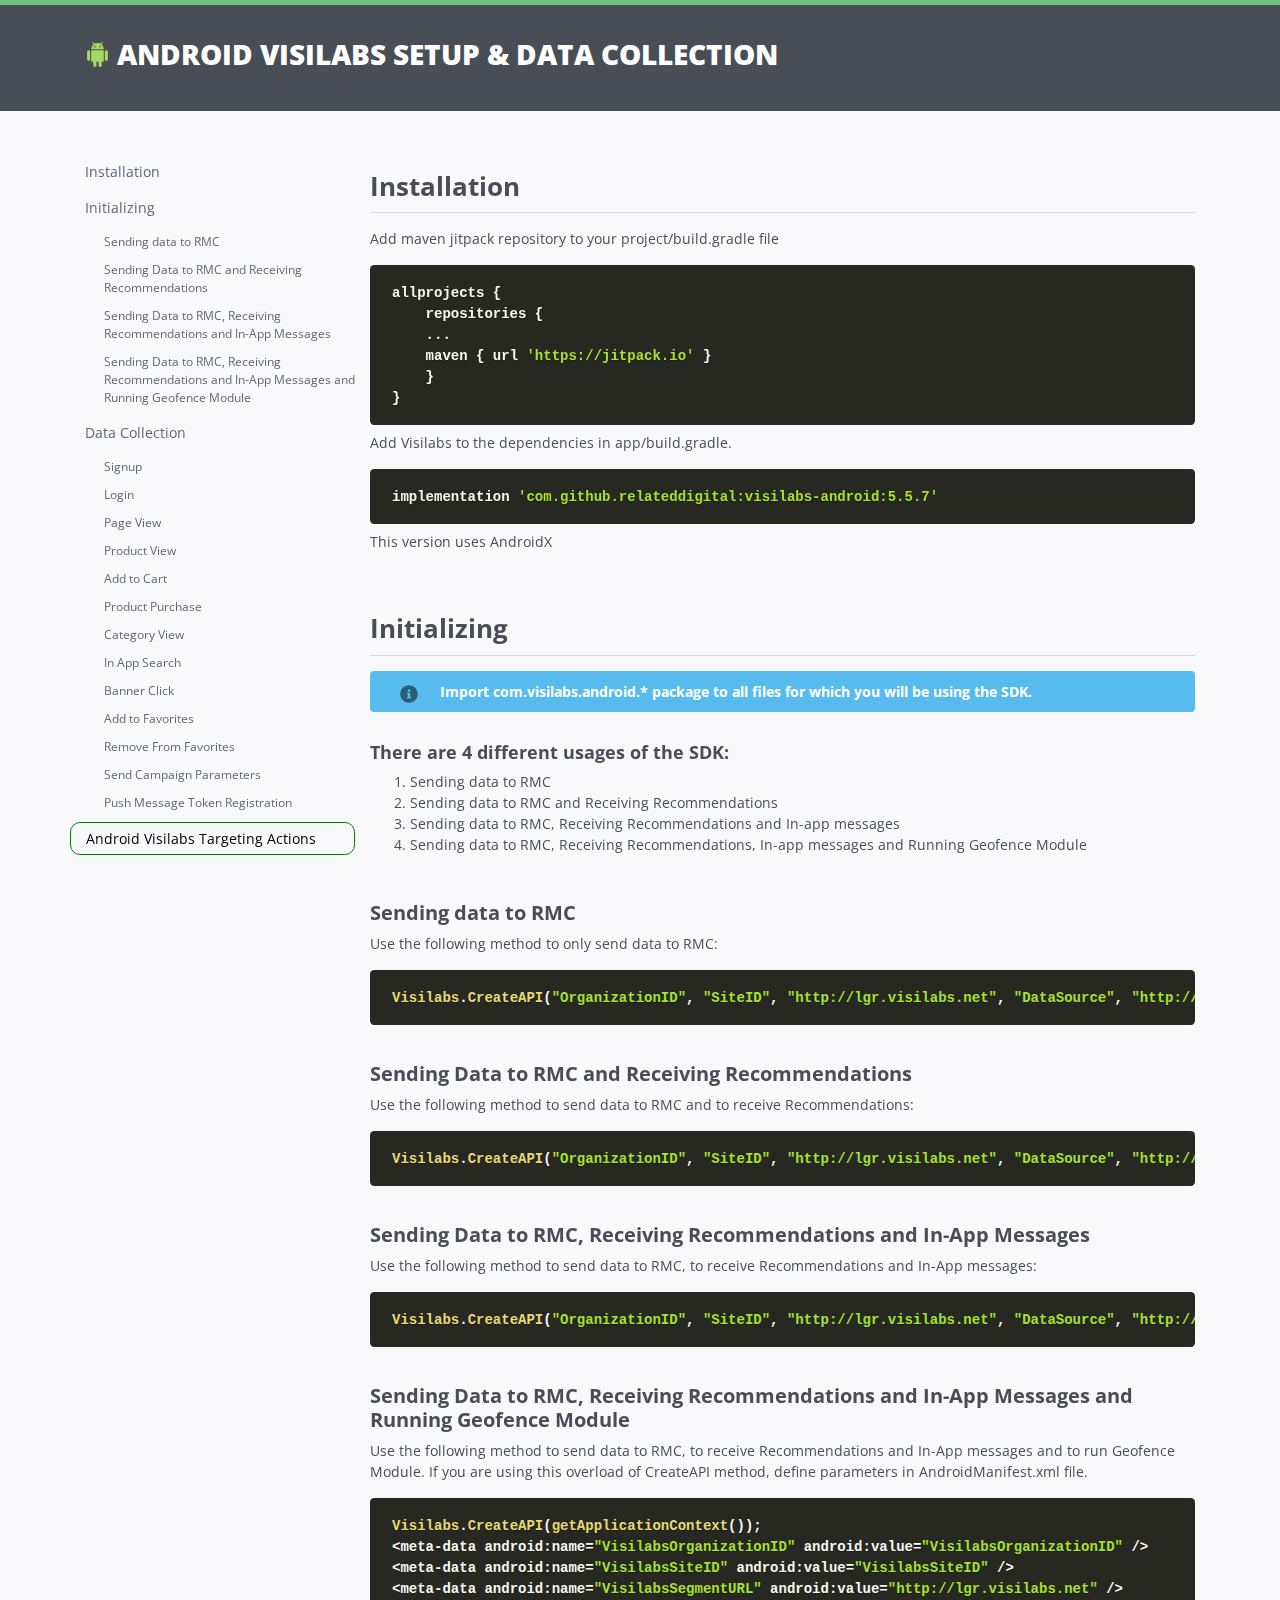
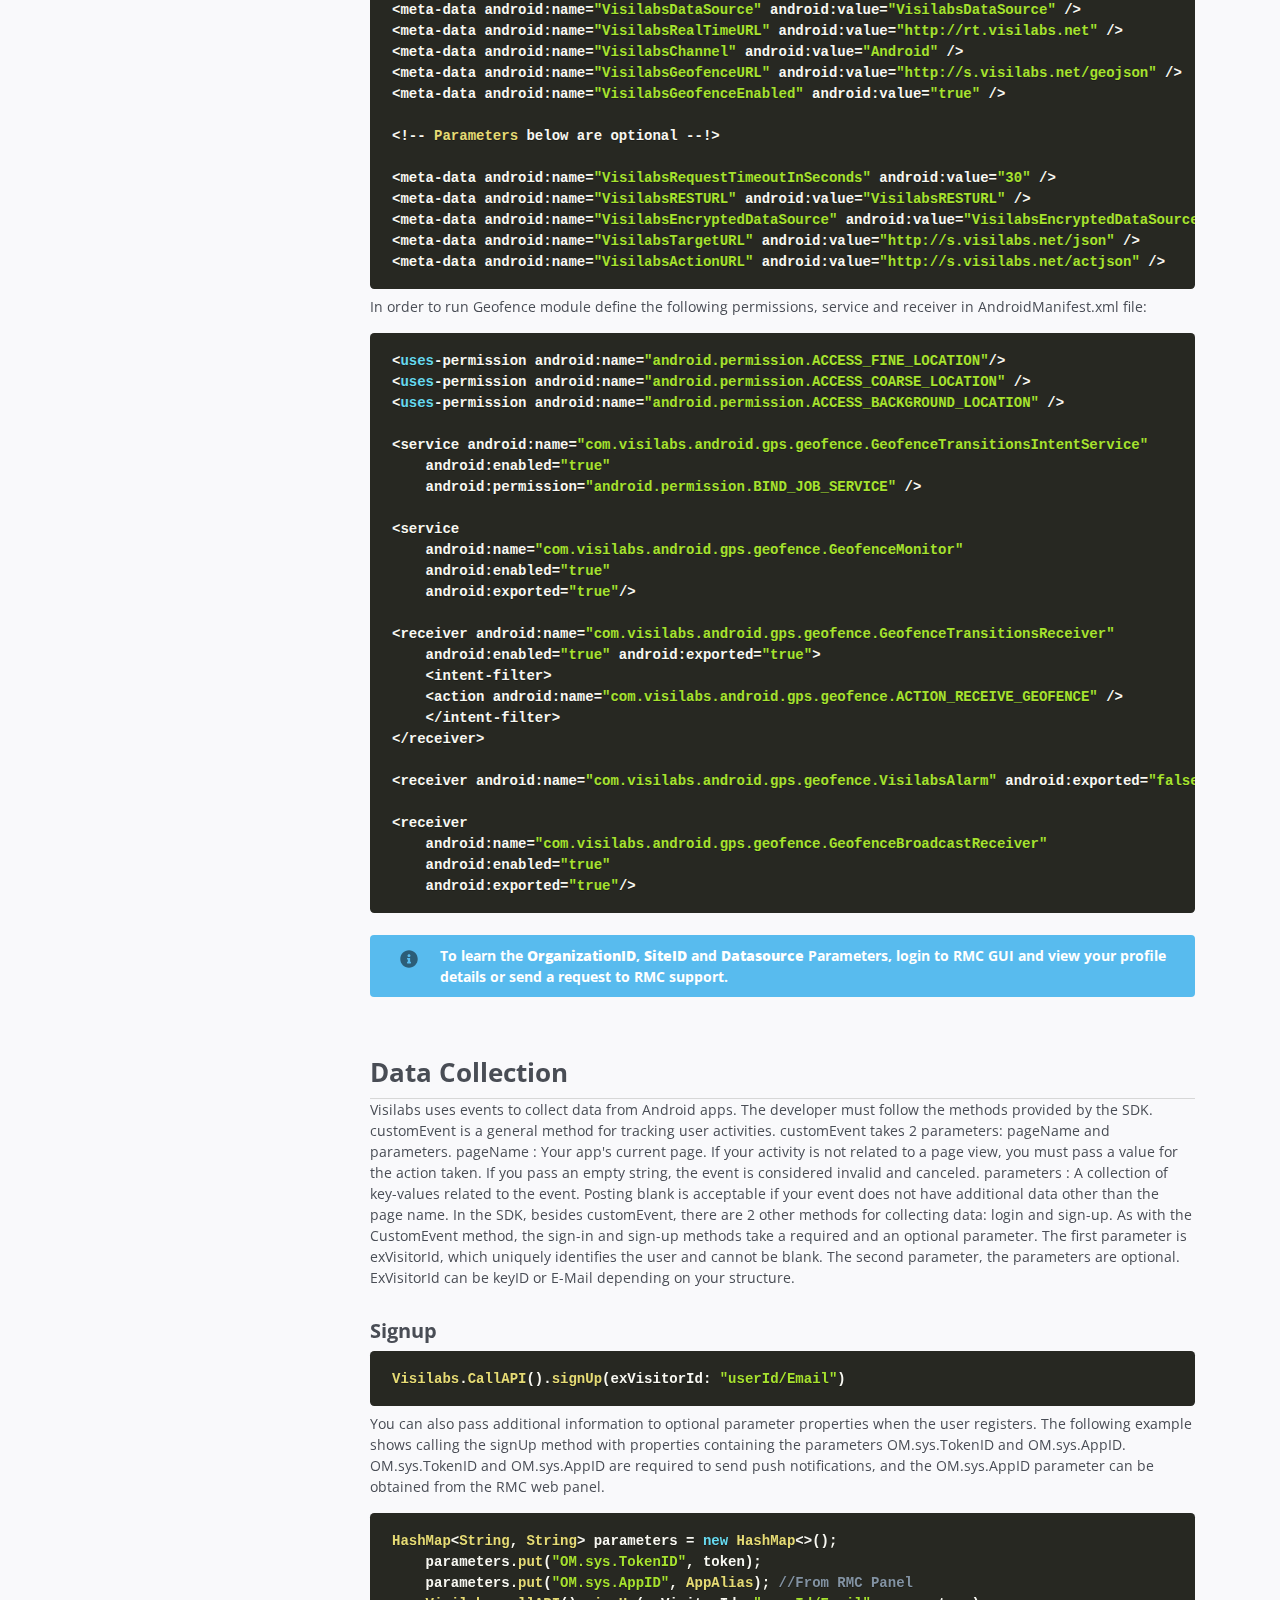
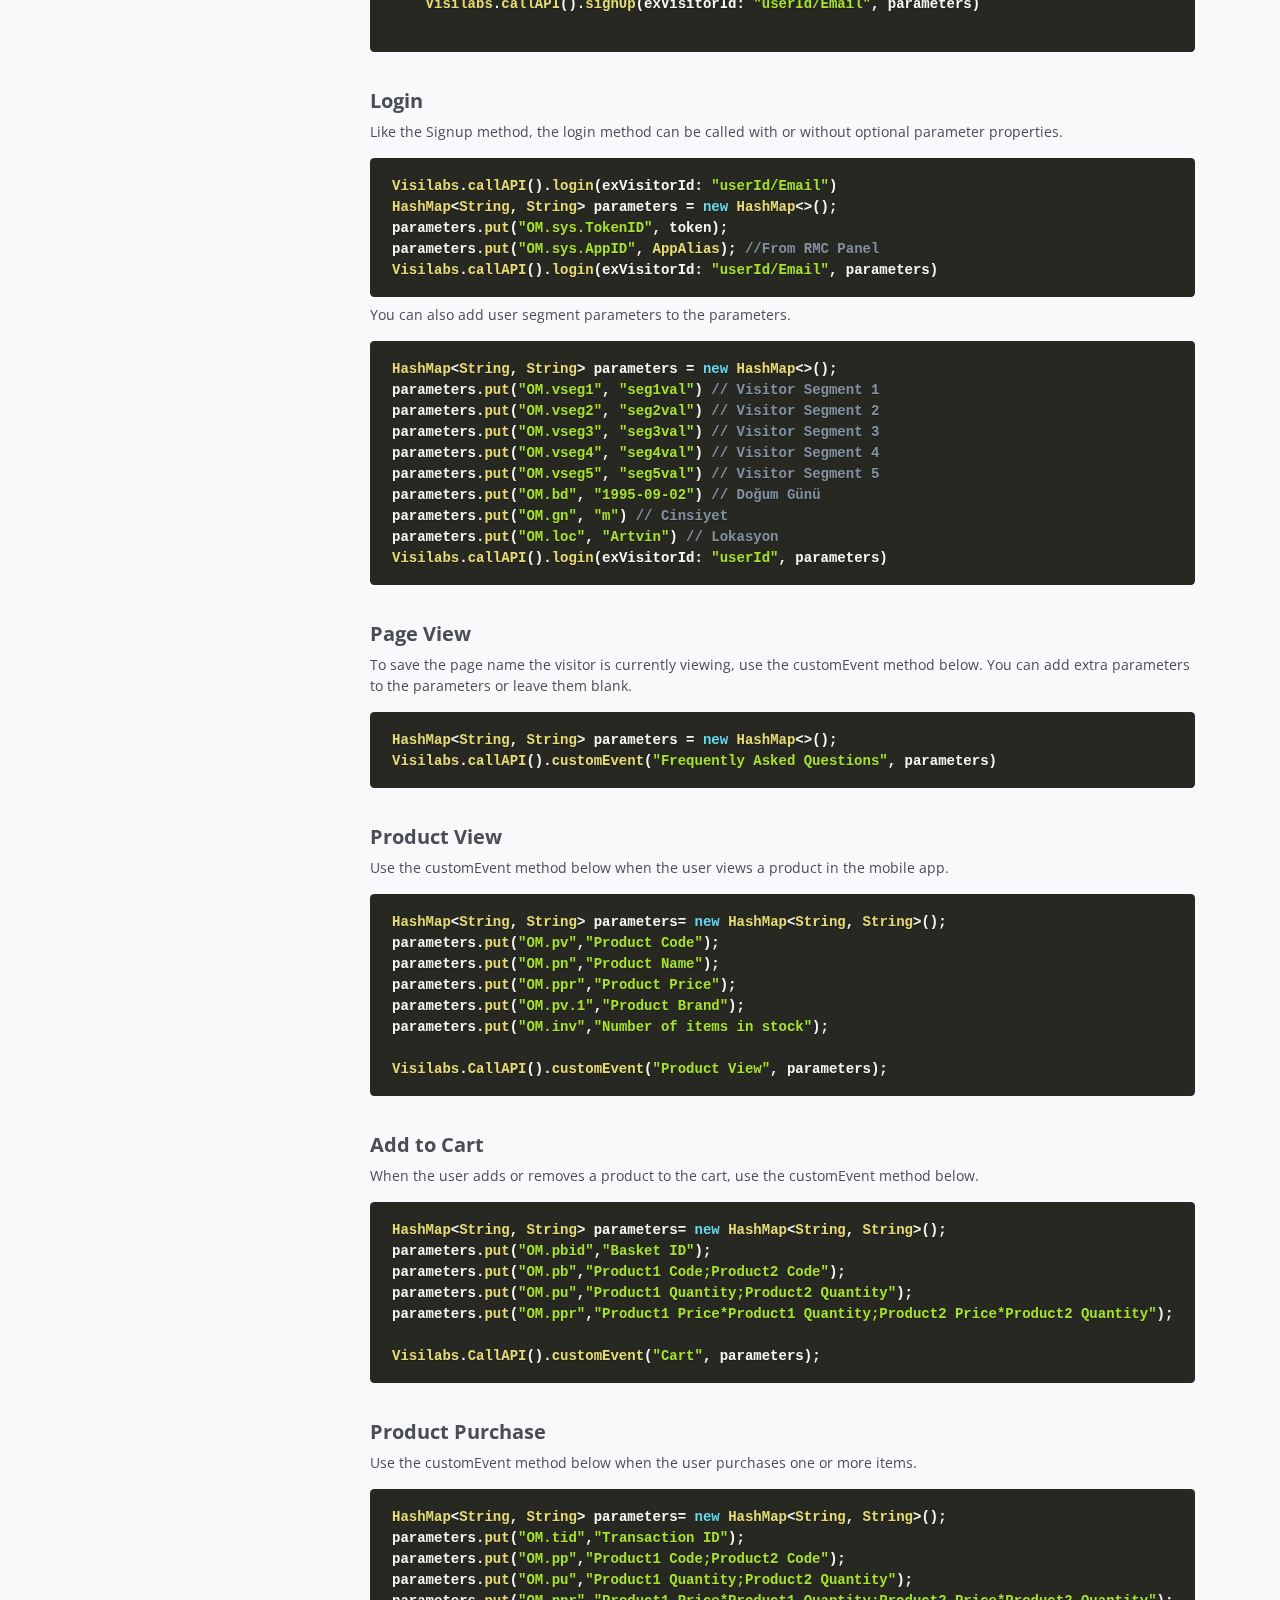
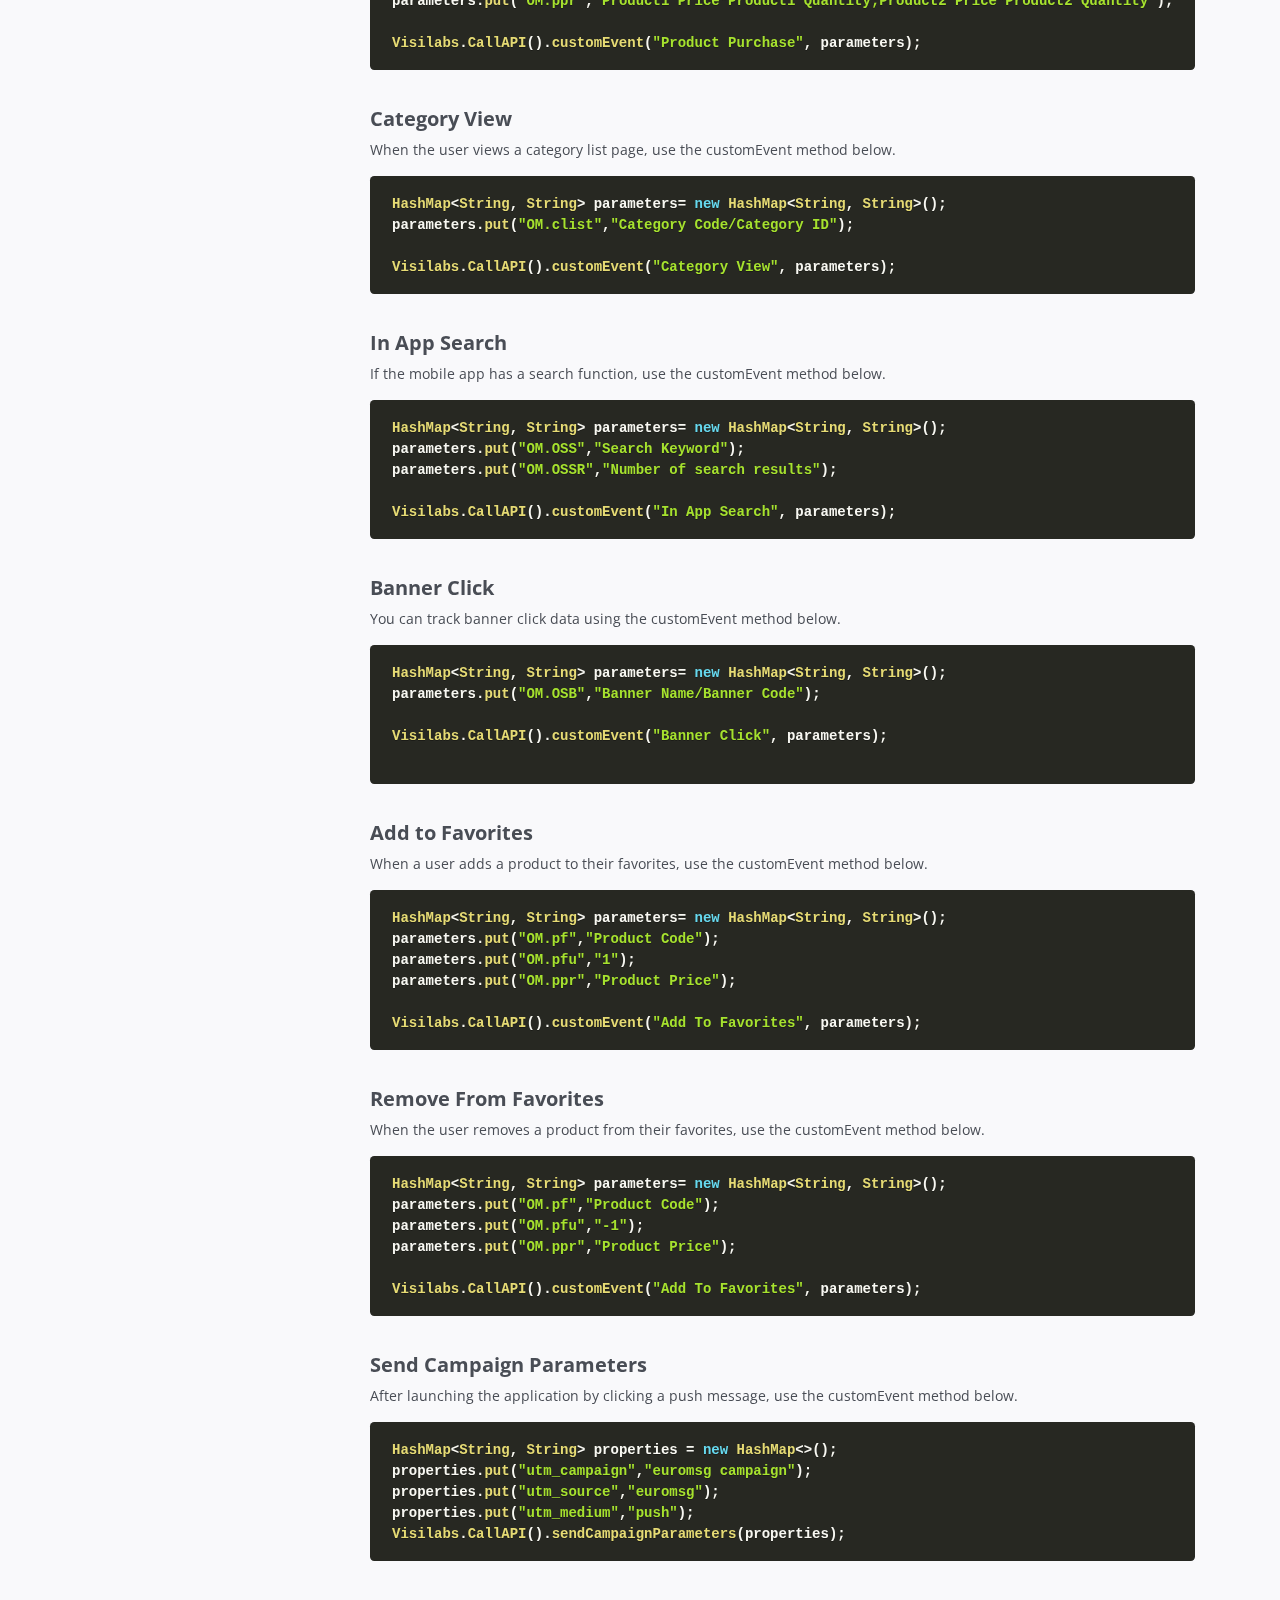
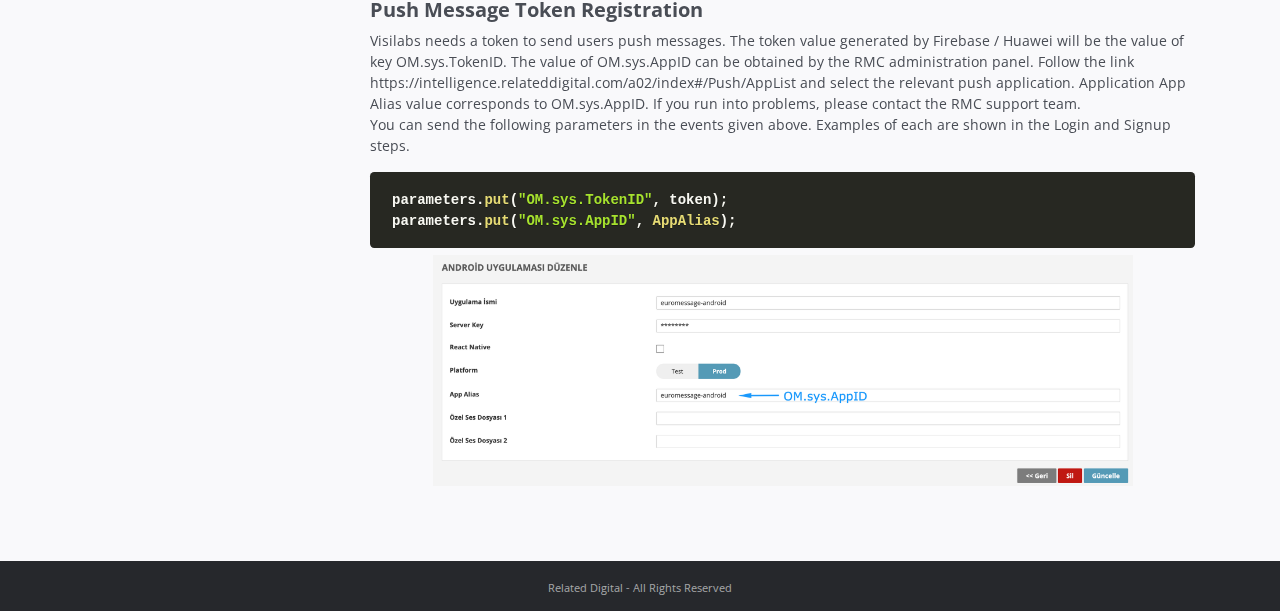
==== android-vl-setup.html @ fba32aa5 "Android VL Documentation Started" ====
<!DOCTYPE html>
<html lang="en">
<head>
    <title>Android Visilabs Documentation</title>
    <!-- Meta -->
    <meta charset="utf-8">
    <meta http-equiv="X-UA-Compatible" content="IE=edge">
    <meta name="viewport" content="width=device-width, initial-scale=1.0">
    <meta name="description" content="">
    <meta name="author" content="">    
    <link rel="shortcut icon" href="favicon.ico">  
    <link href='https://fonts.googleapis.com/css?family=Open+Sans:300italic,400italic,600italic,700italic,800italic,400,300,600,700,800' rel='stylesheet' type='text/css'>
    <!-- FontAwesome JS -->
    <script defer src="assets/fontawesome/js/all.js"></script>
    <!-- Global CSS -->
    <link rel="stylesheet" href="assets/plugins/bootstrap/css/bootstrap.min.css">   
    <!-- Plugins CSS -->    
    <link rel="stylesheet" href="assets/plugins/prism/prism.css">
    <link rel="stylesheet" href="assets/plugins/elegant_font/css/style.css">  
      
    <!-- Theme CSS -->
    <link id="theme-style" rel="stylesheet" href="assets/css/styles.css">
    
</head> 

<body class="body-green">
    <div class="page-wrapper">
        <!-- ******Header****** -->
        <header id="header" class="header">
            <div class="container">
                <div class="branding">
                    <h1 class="logo">
                        <a href="index.html">
                            <img aria-hidden="true" src="assets/images/android-logo.svg" width="25"/>
                            <span class="text-bold" style="vertical-align: middle;">Android Visilabs Setup & Data Collection</span>
                        </a>
                    </h1>
                    
                </div><!--//branding-->
                
            </div><!--//container-->
        </header><!--//header-->
        <div class="doc-wrapper">
            <div class="container">
                
                <div class="doc-body row">
                    <div class="doc-content col-md-9 col-12 order-1">
                        <div class="content-inner">
                            <section id="installation" class="doc-section">
                                <h2 class="section-title">Installation</h2>
                                <div class="section-block">
                                    <p>Add maven jitpack repository to your project/build.gradle file
                                    </p>
                                    <pre><code class="language-java">allprojects {
    repositories {
    ...
    maven { url 'https://jitpack.io' }
    }
}</code></pre>
<p>Add Visilabs to the dependencies in app/build.gradle.</p>
<pre><code class="language-java">implementation 'com.github.relateddigital:visilabs-android:5.5.7'</code></pre>
<p>This version uses AndroidX</p>
                                </div>
                            </section><!--//doc-section-->
                            <section id="initializing" class="doc-section">
                                <h2 class="section-title">Initializing</h2>
                                <div class="section-block">
                                <div class="callout-block callout-info">
                                    <div class="icon-holder">
                                        <i class="fas fa-info-circle"></i>
                                    </div><!--//icon-holder-->
                                    <div class="content">
                                        <strong>Import com.visilabs.android.* package to all files for which you will be using the SDK.</strong>
                                    </div>
                                </div>
                                <h4>There are 4 different usages of the SDK:</h4>
                                <ol><li>Sending data to RMC</li>
                                    <li>Sending data to RMC and Receiving Recommendations</li>
                                    <li>Sending data to RMC, Receiving Recommendations and In-app messages</li>
                                    <li>Sending data to RMC, Receiving Recommendations, In-app messages and Running Geofence Module</li>
                                </ol>
                            </div>
                            <div id="sending-data-rmc" class="section-block">
                                <h3 class="block-title">Sending data to RMC</h3>
                                <p>Use the following method to only send data to RMC: </p>
                                <pre><code class="language-java">Visilabs.CreateAPI("OrganizationID", "SiteID", "http://lgr.visilabs.net", "DataSource", "http://rt.visilabs.net" , "Android" , getApplicationContext(), requestTimeout, "http://s.visilabs.net/json");</code></pre>
                            </div>
                            <div id="sending-data-reco" class="section-block">
                                <h3 class="block-title">Sending Data to RMC and Receiving Recommendations</h3>
                                <p>Use the following method to send data to RMC and to receive Recommendations:</p>
                                <pre><code class="language-java">Visilabs.CreateAPI("OrganizationID", "SiteID", "http://lgr.visilabs.net", "DataSource", "http://rt.visilabs.net" , "Android" , getApplicationContext(), requestTimeout, "http://s.visilabs.net/json");</code></pre>
                            </div>
                            <div id="sending-data-inapp" class="section-block">
                                <h3 class="block-title">Sending Data to RMC, Receiving Recommendations and In-App Messages</h3>
                                <p>Use the following method to send data to RMC, to receive Recommendations and In-App messages:</p>
                                <pre><code class="language-java">Visilabs.CreateAPI("OrganizationID", "SiteID", "http://lgr.visilabs.net", "DataSource", "http://rt.visilabs.net" , "Android" , getApplicationContext(), "http://s.visilabs.net/json", "http://s.visilabs.net/actjson", requestTimeout);</code></pre>
                            </div>
                            <div id="sending-data-all" class="section-block">
                                <h3 class="block-title">Sending Data to RMC, Receiving Recommendations and In-App Messages and Running Geofence Module</h3>
                                <p>Use the following method to send data to RMC, to receive Recommendations and In-App messages and to run Geofence Module. If you are using this overload of CreateAPI method, define parameters in AndroidManifest.xml file.</p>
                                <pre><code class="language-java">Visilabs.CreateAPI(getApplicationContext());
&lt;meta-data android:name="VisilabsOrganizationID" android:value="VisilabsOrganizationID" /&gt;
&lt;meta-data android:name="VisilabsSiteID" android:value="VisilabsSiteID" /&gt;
&lt;meta-data android:name="VisilabsSegmentURL" android:value="http://lgr.visilabs.net" /&gt;
&lt;meta-data android:name="VisilabsDataSource" android:value="VisilabsDataSource" /&gt;
&lt;meta-data android:name="VisilabsRealTimeURL" android:value="http://rt.visilabs.net" /&gt;
&lt;meta-data android:name="VisilabsChannel" android:value="Android" /&gt;
&lt;meta-data android:name="VisilabsGeofenceURL" android:value="http://s.visilabs.net/geojson" /&gt;
&lt;meta-data android:name="VisilabsGeofenceEnabled" android:value="true" /&gt;
                                
&lt;!-- Parameters below are optional --!&gt;
                                
&lt;meta-data android:name="VisilabsRequestTimeoutInSeconds" android:value="30" /&gt;
&lt;meta-data android:name="VisilabsRESTURL" android:value="VisilabsRESTURL" /&gt;
&lt;meta-data android:name="VisilabsEncryptedDataSource" android:value="VisilabsEncryptedDataSource" /&gt;
&lt;meta-data android:name="VisilabsTargetURL" android:value="http://s.visilabs.net/json" /&gt;
&lt;meta-data android:name="VisilabsActionURL" android:value="http://s.visilabs.net/actjson" /&gt;</code></pre>
                                <p>In order to run Geofence module define the following permissions, service and receiver in AndroidManifest.xml file: </p>
                                <pre><code class="language-java">&lt;uses-permission android:name="android.permission.ACCESS_FINE_LOCATION"/&gt;
&lt;uses-permission android:name="android.permission.ACCESS_COARSE_LOCATION" /&gt;
&lt;uses-permission android:name="android.permission.ACCESS_BACKGROUND_LOCATION" /&gt;

&lt;service android:name="com.visilabs.android.gps.geofence.GeofenceTransitionsIntentService"
    android:enabled="true"
    android:permission="android.permission.BIND_JOB_SERVICE" /&gt;

&lt;service
    android:name="com.visilabs.android.gps.geofence.GeofenceMonitor"
    android:enabled="true"
    android:exported="true"/&gt;

&lt;receiver android:name="com.visilabs.android.gps.geofence.GeofenceTransitionsReceiver"
    android:enabled="true" android:exported="true"&gt;
    &lt;intent-filter&gt;
    &lt;action android:name="com.visilabs.android.gps.geofence.ACTION_RECEIVE_GEOFENCE" /&gt;
    &lt;/intent-filter&gt;
&lt;/receiver&gt;

&lt;receiver android:name="com.visilabs.android.gps.geofence.VisilabsAlarm" android:exported="false"/&gt;

&lt;receiver
    android:name="com.visilabs.android.gps.geofence.GeofenceBroadcastReceiver"
    android:enabled="true"
    android:exported="true"/&gt;</code></pre>
                            </div>
                            <div class="callout-block callout-info">
                                <div class="icon-holder">
                                    <i class="fas fa-info-circle"></i>
                                </div><!--//icon-holder-->
                                <div class="content">
                                    <strong>To learn the <b>OrganizationID</b>, <b>SiteID</b> and <b>Datasource</b> Parameters, login to RMC GUI and view your profile details or send a request to RMC support.</strong>
                                </div>
                            </div>
                            </section><!--//doc-section-->
                            <section id="data-collection" class="doc-section">
                                <h2 class="section-title">Data Collection</h2>
                                <p>Visilabs uses events to collect data from Android apps. The developer must follow the methods provided by the SDK. customEvent is a general method for tracking user activities. customEvent takes 2 parameters: pageName and parameters.

                                    pageName : Your app's current page. If your activity is not related to a page view, you must pass a value for the action taken. If you pass an empty string, the event is considered invalid and canceled.
                                    
                                    parameters : A collection of key-values related to the event. Posting blank is acceptable if your event does not have additional data other than the page name.
                                    
                                    In the SDK, besides customEvent, there are 2 other methods for collecting data: login and sign-up. As with the CustomEvent method, the sign-in and sign-up methods take a required and an optional parameter. The first parameter is exVisitorId, which uniquely identifies the user and cannot be blank. The second parameter, the parameters are optional.
                                    
                                    ExVisitorId can be keyID or E-Mail depending on your structure.</p>
                                    <div id="signup" class="section-block">
                                        <h3 class="block-title">Signup</h3>
                                        <pre><code class="language-java">Visilabs.CallAPI().signUp(exVisitorId: "userId/Email")</code></pre>
                                        <p>You can also pass additional information to optional parameter properties when the user registers. The following example shows calling the signUp method with properties containing the parameters OM.sys.TokenID and OM.sys.AppID. OM.sys.TokenID and OM.sys.AppID are required to send push notifications, and the OM.sys.AppID parameter can be obtained from the RMC web panel.</p>
                                        <pre>
<code class="language-java">HashMap&lt;String, String&gt; parameters = new HashMap<>();
    parameters.put("OM.sys.TokenID", token);
    parameters.put("OM.sys.AppID", AppAlias); //From RMC Panel
    Visilabs.callAPI().signUp(exVisitorId: "userId/Email", parameters)</code>
                                        </pre>

                                    </div>
                                    <div id="login" class="section-block">
                                        <h3 class="block-title">Login</h3>
                                        <p>Like the Signup method, the login method can be called with or without optional parameter properties.</p>
                                        <pre><code class="language-java">Visilabs.callAPI().login(exVisitorId: "userId/Email")
HashMap&lt;String, String&gt; parameters = new HashMap<>();
parameters.put("OM.sys.TokenID", token);
parameters.put("OM.sys.AppID", AppAlias); //From RMC Panel
Visilabs.callAPI().login(exVisitorId: "userId/Email", parameters)</code></pre>
<p>You can also add user segment parameters to the parameters.</p>
                                        <pre><code class="language-java">HashMap&lt;String, String&gt; parameters = new HashMap<>();
parameters.put("OM.vseg1", "seg1val") // Visitor Segment 1
parameters.put("OM.vseg2", "seg2val") // Visitor Segment 2
parameters.put("OM.vseg3", "seg3val") // Visitor Segment 3
parameters.put("OM.vseg4", "seg4val") // Visitor Segment 4
parameters.put("OM.vseg5", "seg5val") // Visitor Segment 5
parameters.put("OM.bd", "1995-09-02") // Doğum Günü
parameters.put("OM.gn", "m") // Cinsiyet
parameters.put("OM.loc", "Artvin") // Lokasyon
Visilabs.callAPI().login(exVisitorId: "userId", parameters)</code></pre>

                                    </div>
                                    <div id="page-view" class="section-block">
                                        <h3 class="block-title">Page View</h3>
                                        <p>
                                            To save the page name the visitor is currently viewing, use the customEvent method below. You can add extra parameters to the parameters or leave them blank.
                                        </p>
                                        <pre><code class="language-java">HashMap&lt;String, String&gt; parameters = new HashMap<>();
Visilabs.callAPI().customEvent("Frequently Asked Questions", parameters)</code></pre>

                                    </div>
                                    <div id="product-view" class="section-block">
                                        <h3 class="block-title">Product View</h3>
                                        <p>
                                            Use the customEvent method below when the user views a product in the mobile app.
                                        </p>
                                        <pre><code class="language-java">HashMap&lt;String, String&gt; parameters= new HashMap&lt;String, String&gt;();
parameters.put("OM.pv","Product Code");
parameters.put("OM.pn","Product Name");
parameters.put("OM.ppr","Product Price");
parameters.put("OM.pv.1","Product Brand");
parameters.put("OM.inv","Number of items in stock");

Visilabs.CallAPI().customEvent("Product View", parameters);</code></pre>

                                    </div>
                                    <div id="add-to-cart" class="section-block">
                                        <h3 class="block-title">Add to Cart</h3>
                                        <p>
                                            When the user adds or removes a product to the cart, use the customEvent method below.
                                        </p>
                                        <pre><code class="language-java">HashMap&lt;String, String&gt; parameters= new HashMap&lt;String, String&gt;();
parameters.put("OM.pbid","Basket ID");
parameters.put("OM.pb","Product1 Code;Product2 Code");
parameters.put("OM.pu","Product1 Quantity;Product2 Quantity");
parameters.put("OM.ppr","Product1 Price*Product1 Quantity;Product2 Price*Product2 Quantity");

Visilabs.CallAPI().customEvent("Cart", parameters);</code></pre>

                                    </div>
                                    <div id="product-purchase" class="section-block">
                                        <h3 class="block-title">Product Purchase</h3>
                                        <p>
                                            Use the customEvent method below when the user purchases one or more items.
                                        </p>
                                        <pre><code class="language-java">HashMap&lt;String, String&gt; parameters= new HashMap&lt;String, String&gt;();
parameters.put("OM.tid","Transaction ID");
parameters.put("OM.pp","Product1 Code;Product2 Code");
parameters.put("OM.pu","Product1 Quantity;Product2 Quantity");
parameters.put("OM.ppr","Product1 Price*Product1 Quantity;Product2 Price*Product2 Quantity");

Visilabs.CallAPI().customEvent("Product Purchase", parameters);</code></pre>

                                    </div>
                                    <div id="category-view" class="section-block">
                                        <h3 class="block-title">Category View</h3>
                                        <p>
                                            When the user views a category list page, use the customEvent method below.
                                        </p>
                                        <pre><code class="language-java">HashMap&lt;String, String&gt; parameters= new HashMap&lt;String, String&gt;();
parameters.put("OM.clist","Category Code/Category ID");

Visilabs.CallAPI().customEvent("Category View", parameters);</code></pre>

                                    </div>
                                    <div id="in-app-search" class="section-block">
                                        <h3 class="block-title">In App Search</h3>
                                        <p>
                                            If the mobile app has a search function, use the customEvent method below.
                                        </p>
                                        <pre><code class="language-java">HashMap&lt;String, String&gt; parameters= new HashMap&lt;String, String&gt;();
parameters.put("OM.OSS","Search Keyword");
parameters.put("OM.OSSR","Number of search results");

Visilabs.CallAPI().customEvent("In App Search", parameters);</code></pre>

                                    </div>
                                    <div id="banner-click" class="section-block">
                                        <h3 class="block-title">Banner Click</h3>
                                        <p>
                                            You can track banner click data using the customEvent method below.
                                        </p>
                                        <pre><code class="language-java">HashMap&lt;String, String&gt; parameters= new HashMap&lt;String, String&gt;();
parameters.put("OM.OSB","Banner Name/Banner Code");

Visilabs.CallAPI().customEvent("Banner Click", parameters);
                                            </code></pre>

                                    </div>
                                    <div id="add-to-favorites" class="section-block">
                                        <h3 class="block-title">Add to Favorites</h3>
                                        <p>
                                            When a user adds a product to their favorites, use the customEvent method below.
                                        </p>
                                        <pre><code class="language-java">HashMap&lt;String, String&gt; parameters= new HashMap&lt;String, String&gt;();
parameters.put("OM.pf","Product Code");
parameters.put("OM.pfu","1"); 
parameters.put("OM.ppr","Product Price");

Visilabs.CallAPI().customEvent("Add To Favorites", parameters);</code></pre>

                                    </div>
                                    <div id="remove-from-favorites" class="section-block">
                                        <h3 class="block-title">Remove From Favorites</h3>
                                        <p>
                                            When the user removes a product from their favorites, use the customEvent method below.
                                        </p>
                                        <pre><code class="language-java">HashMap&lt;String, String&gt; parameters= new HashMap&lt;String, String&gt;();
parameters.put("OM.pf","Product Code");
parameters.put("OM.pfu","-1"); 
parameters.put("OM.ppr","Product Price");

Visilabs.CallAPI().customEvent("Add To Favorites", parameters);</code></pre>

                                    </div>
                                    <div id="send-campaign-parameters" class="section-block">
                                        <h3 class="block-title">Send Campaign Parameters</h3>
                                        <p>
                                            After launching the application by clicking a push message, use the customEvent method below.
                                        </p>
                                        <pre><code class="language-java">HashMap&lt;String, String&gt; properties = new HashMap<>();
properties.put("utm_campaign","euromsg campaign");
properties.put("utm_source","euromsg");
properties.put("utm_medium","push");
Visilabs.CallAPI().sendCampaignParameters(properties);</code></pre>

                                    </div>
                                    <div id="push-message-token-registration" class="section-block">
                                        <h3 class="block-title">Push Message Token Registration</h3>
                                        <p>
                                            Visilabs needs a token to send users push messages. The token value generated by Firebase / Huawei will be the value of key OM.sys.TokenID. The value of OM.sys.AppID can be obtained by the RMC administration panel. Follow the link https://intelligence.relateddigital.com/a02/index#/Push/AppList and select the relevant push application. Application App Alias value corresponds to OM.sys.AppID. If you run into problems, please contact the RMC support team.
<br />
You can send the following parameters in the events given above. Examples of each are shown in the Login and Signup steps.
                                        </p>
                                        <pre><code class="language-java">parameters.put("OM.sys.TokenID", token);
parameters.put("OM.sys.AppID", AppAlias);</code></pre>
<div style="text-align: center;"><img src="assets/images/appidAndroid.png" style="width: 100%;max-width: 700px;" /></div>
                                    </div>
                            </section>
                        </div><!--//content-inner-->
                    </div><!--//doc-content-->
                    <div class="doc-sidebar col-md-3 col-12 order-0 d-none d-md-flex">
                        <div id="doc-nav" class="doc-nav">
	                        
	                            <nav id="doc-menu" class="nav doc-menu flex-column sticky">
	                                <a class="nav-link scrollto" href="#installation">Installation</a>
	                                <a class="nav-link scrollto" href="#initializing">Initializing</a>
                                    <nav class="doc-sub-menu nav flex-column">
                                        <a class="nav-link scrollto" href="#sending-data-rmc">Sending data to RMC</a>
                                        <a class="nav-link scrollto" href="#sending-data-reco">Sending Data to RMC and Receiving Recommendations</a>
                                        <a class="nav-link scrollto" href="#sending-data-inapp">Sending Data to RMC, Receiving Recommendations and In-App Messages</a>
                                        <a class="nav-link scrollto" href="#sending-data-all">Sending Data to RMC, Receiving Recommendations and In-App Messages and Running Geofence Module</a>
                                    </nav><!--//nav-->
                                    <a class="nav-link scrollto" href="#data-collection">Data Collection</a>
                                    <nav class="doc-sub-menu nav flex-column">
                                        <a class="nav-link scrollto" href="#signup">Signup</a>
                                        <a class="nav-link scrollto" href="#login">Login</a>
                                        <a class="nav-link scrollto" href="#page-view">Page View</a>
                                        <a class="nav-link scrollto" href="#product-view">Product View</a>
                                        <a class="nav-link scrollto" href="#add-to-cart">Add to Cart</a>
                                        <a class="nav-link scrollto" href="#product-purchase">Product Purchase</a>
                                        <a class="nav-link scrollto" href="#category-view">Category View</a>
                                        <a class="nav-link scrollto" href="#in-app-search">In App Search</a>
                                        <a class="nav-link scrollto" href="#banner-click">Banner Click</a>
                                        <a class="nav-link scrollto" href="#add-to-favorites">Add to Favorites</a>
                                        <a class="nav-link scrollto" href="#remove-from-favorites">Remove From Favorites</a>
                                        <a class="nav-link scrollto" href="#send-campaign-parameters">Send Campaign Parameters</a>
                                        <a class="nav-link scrollto" href="#push-message-token-registration">Push Message Token Registration</a>
                                    </nav><!--//nav-->
	                                <a class="nav-link other-page" href="/android-vl-target.html">Android Visilabs Targeting Actions</a>
	                        
                        </div>
                    </div><!--//doc-sidebar-->
                </div><!--//doc-body-->              
            </div><!--//container-->
        </div><!--//doc-wrapper-->
        
    </div><!--//page-wrapper-->
    
    <footer id="footer" class="footer text-center">
        <div class="container">
            <!--/* This template is free as long as you keep the footer attribution link. If you'd like to use the template without the attribution link, you can buy the commercial license via our website: themes.3rdwavemedia.com Thank you for your support. :) */-->
            <small class="copyright">Related Digital - All Rights Reserved</small>
            
        </div><!--//container-->
    </footer><!--//footer-->
    
     
    <!-- Main Javascript -->          
    <script type="text/javascript" src="assets/plugins/jquery-3.4.1.min.js"></script>
    <script type="text/javascript" src="assets/plugins/bootstrap/js/bootstrap.min.js"></script>
    <script type="text/javascript" src="assets/plugins/prism/prism.js"></script>    
    <script type="text/javascript" src="assets/plugins/jquery-scrollTo/jquery.scrollTo.min.js"></script>      
    <script type="text/javascript" src="assets/plugins/stickyfill/dist/stickyfill.min.js"></script>                                                             
    <script type="text/javascript" src="assets/js/main.js"></script>
    
</body>
</html>
---- assets/plugins/prism/prism.css ----
/* PrismJS 1.23.0
https://prismjs.com/download.html#themes=prism-okaidia&languages=markup+clike+javascript+c+dart+java+kotlin+objectivec+swift&plugins=line-numbers+toolbar+copy-to-clipboard */
/**
 * okaidia theme for JavaScript, CSS and HTML
 * Loosely based on Monokai textmate theme by http://www.monokai.nl/
 * @author ocodia
 */

 code[class*="language-"],
 pre[class*="language-"] {
	 color: #f8f8f2;
	 background: none;
	 text-shadow: 0 1px rgba(0, 0, 0, 0.3);
	 font-family: Consolas, Monaco, 'Andale Mono', 'Ubuntu Mono', monospace;
	 font-size: 1em;
	 text-align: left;
	 white-space: pre;
	 word-spacing: normal;
	 word-break: normal;
	 word-wrap: normal;
	 line-height: 1.5;
 
	 -moz-tab-size: 4;
	 -o-tab-size: 4;
	 tab-size: 4;
 
	 -webkit-hyphens: none;
	 -moz-hyphens: none;
	 -ms-hyphens: none;
	 hyphens: none;
 }
 
 /* Code blocks */
 pre[class*="language-"] {
	 padding: 1em;
	 margin: .5em 0;
	 overflow: auto;
	 border-radius: 0.3em;
 }
 
 :not(pre) > code[class*="language-"],
 pre[class*="language-"] {
	 background: #272822;
 }
 
 /* Inline code */
 :not(pre) > code[class*="language-"] {
	 padding: .1em;
	 border-radius: .3em;
	 white-space: normal;
 }
 
 .token.comment,
 .token.prolog,
 .token.doctype,
 .token.cdata {
	 color: #8292a2;
 }
 
 .token.punctuation {
	 color: #f8f8f2;
 }
 
 .token.namespace {
	 opacity: .7;
 }
 
 .token.property,
 .token.tag,
 .token.constant,
 .token.symbol,
 .token.deleted {
	 color: #f92672;
 }
 
 .token.boolean,
 .token.number {
	 color: #ae81ff;
 }
 
 .token.selector,
 .token.attr-name,
 .token.string,
 .token.char,
 .token.builtin,
 .token.inserted {
	 color: #a6e22e;
 }
 
 .token.operator,
 .token.entity,
 .token.url,
 .language-css .token.string,
 .style .token.string,
 .token.variable {
	 color: #f8f8f2;
 }
 
 .token.atrule,
 .token.attr-value,
 .token.function,
 .token.class-name {
	 color: #e6db74;
 }
 
 .token.keyword {
	 color: #66d9ef;
 }
 
 .token.regex,
 .token.important {
	 color: #fd971f;
 }
 
 .token.important,
 .token.bold {
	 font-weight: bold;
 }
 .token.italic {
	 font-style: italic;
 }
 
 .token.entity {
	 cursor: help;
 }
 
 pre[class*="language-"].line-numbers {
	 position: relative;
	 padding-left: 3.8em;
	 counter-reset: linenumber;
 }
 
 pre[class*="language-"].line-numbers > code {
	 position: relative;
	 white-space: inherit;
 }
 
 .line-numbers .line-numbers-rows {
	 position: absolute;
	 pointer-events: none;
	 top: 0;
	 font-size: 100%;
	 left: -3.8em;
	 width: 3em; /* works for line-numbers below 1000 lines */
	 letter-spacing: -1px;
	 border-right: 1px solid #999;
 
	 -webkit-user-select: none;
	 -moz-user-select: none;
	 -ms-user-select: none;
	 user-select: none;
 
 }
 
	 .line-numbers-rows > span {
		 display: block;
		 counter-increment: linenumber;
	 }
 
		 .line-numbers-rows > span:before {
			 content: counter(linenumber);
			 color: #999;
			 display: block;
			 padding-right: 0.8em;
			 text-align: right;
		 }
 
 div.code-toolbar {
	 position: relative;
 }
 
 div.code-toolbar > .toolbar {
	 position: absolute;
	 top: .3em;
	 right: .2em;
	 transition: opacity 0.3s ease-in-out;
	 opacity: 0;
 }
 
 div.code-toolbar:hover > .toolbar {
	 opacity: 1;
 }
 
 /* Separate line b/c rules are thrown out if selector is invalid.
	IE11 and old Edge versions don't support :focus-within. */
 div.code-toolbar:focus-within > .toolbar {
	 opacity: 1;
 }
 
 div.code-toolbar > .toolbar .toolbar-item {
	 display: inline-block;
 }
 
 div.code-toolbar > .toolbar a {
	 cursor: pointer;
 }
 
 div.code-toolbar > .toolbar button {
	 background: none;
	 border: 0;
	 color: inherit;
	 font: inherit;
	 line-height: normal;
	 overflow: visible;
	 padding: 0;
	 -webkit-user-select: none; /* for button */
	 -moz-user-select: none;
	 -ms-user-select: none;
 }
 
 div.code-toolbar > .toolbar a,
 div.code-toolbar > .toolbar button,
 div.code-toolbar > .toolbar span {
	 color: #bbb;
	 font-size: .8em;
	 padding: 0 .5em;
	 background: #f5f2f0;
	 background: rgba(224, 224, 224, 0.2);
	 box-shadow: 0 2px 0 0 rgba(0,0,0,0.2);
	 border-radius: .5em;
 }
 
 div.code-toolbar > .toolbar a:hover,
 div.code-toolbar > .toolbar a:focus,
 div.code-toolbar > .toolbar button:hover,
 div.code-toolbar > .toolbar button:focus,
 div.code-toolbar > .toolbar span:hover,
 div.code-toolbar > .toolbar span:focus {
	 color: inherit;
	 text-decoration: none;
 }
---- assets/plugins/elegant_font/css/style.css ----
@font-face {
	font-family: 'ElegantIcons';
	src:url('fonts/ElegantIcons.eot');
	src:url('fonts/ElegantIcons.eot?#iefix') format('embedded-opentype'),
		url('fonts/ElegantIcons.woff') format('woff'),
		url('fonts/ElegantIcons.ttf') format('truetype'),
		url('fonts/ElegantIcons.svg#ElegantIcons') format('svg');
	font-weight: normal;
	font-style: normal;
}

/* Use the following CSS code if you want to use data attributes for inserting your icons */
[data-icon]:before {
	font-family: 'ElegantIcons';
	content: attr(data-icon);
	speak: none;
	font-weight: normal;
	font-variant: normal;
	text-transform: none;
	line-height: 1;
	-webkit-font-smoothing: antialiased;
	-moz-osx-font-smoothing: grayscale;
}

/* Use the following CSS code if you want to have a class per icon */
/*
Instead of a list of all class selectors,
you can use the generic selector below, but it's slower:
[class*="your-class-prefix"] {
*/
.arrow_up, .arrow_down, .arrow_left, .arrow_right, .arrow_left-up, .arrow_right-up, .arrow_right-down, .arrow_left-down, .arrow-up-down, .arrow_up-down_alt, .arrow_left-right_alt, .arrow_left-right, .arrow_expand_alt2, .arrow_expand_alt, .arrow_condense, .arrow_expand, .arrow_move, .arrow_carrot-up, .arrow_carrot-down, .arrow_carrot-left, .arrow_carrot-right, .arrow_carrot-2up, .arrow_carrot-2down, .arrow_carrot-2left, .arrow_carrot-2right, .arrow_carrot-up_alt2, .arrow_carrot-down_alt2, .arrow_carrot-left_alt2, .arrow_carrot-right_alt2, .arrow_carrot-2up_alt2, .arrow_carrot-2down_alt2, .arrow_carrot-2left_alt2, .arrow_carrot-2right_alt2, .arrow_triangle-up, .arrow_triangle-down, .arrow_triangle-left, .arrow_triangle-right, .arrow_triangle-up_alt2, .arrow_triangle-down_alt2, .arrow_triangle-left_alt2, .arrow_triangle-right_alt2, .arrow_back, .icon_minus-06, .icon_plus, .icon_close, .icon_check, .icon_minus_alt2, .icon_plus_alt2, .icon_close_alt2, .icon_check_alt2, .icon_zoom-out_alt, .icon_zoom-in_alt, .icon_search, .icon_box-empty, .icon_box-selected, .icon_minus-box, .icon_plus-box, .icon_box-checked, .icon_circle-empty, .icon_circle-slelected, .icon_stop_alt2, .icon_stop, .icon_pause_alt2, .icon_pause, .icon_menu, .icon_menu-square_alt2, .icon_menu-circle_alt2, .icon_ul, .icon_ol, .icon_adjust-horiz, .icon_adjust-vert, .icon_document_alt, .icon_documents_alt, .icon_pencil, .icon_pencil-edit_alt, .icon_pencil-edit, .icon_folder-alt, .icon_folder-open_alt, .icon_folder-add_alt, .icon_info_alt, .icon_error-oct_alt, .icon_error-circle_alt, .icon_error-triangle_alt, .icon_question_alt2, .icon_question, .icon_comment_alt, .icon_chat_alt, .icon_vol-mute_alt, .icon_volume-low_alt, .icon_volume-high_alt, .icon_quotations, .icon_quotations_alt2, .icon_clock_alt, .icon_lock_alt, .icon_lock-open_alt, .icon_key_alt, .icon_cloud_alt, .icon_cloud-upload_alt, .icon_cloud-download_alt, .icon_image, .icon_images, .icon_lightbulb_alt, .icon_gift_alt, .icon_house_alt, .icon_genius, .icon_mobile, .icon_tablet, .icon_laptop, .icon_desktop, .icon_camera_alt, .icon_mail_alt, .icon_cone_alt, .icon_ribbon_alt, .icon_bag_alt, .icon_creditcard, .icon_cart_alt, .icon_paperclip, .icon_tag_alt, .icon_tags_alt, .icon_trash_alt, .icon_cursor_alt, .icon_mic_alt, .icon_compass_alt, .icon_pin_alt, .icon_pushpin_alt, .icon_map_alt, .icon_drawer_alt, .icon_toolbox_alt, .icon_book_alt, .icon_calendar, .icon_film, .icon_table, .icon_contacts_alt, .icon_headphones, .icon_lifesaver, .icon_piechart, .icon_refresh, .icon_link_alt, .icon_link, .icon_loading, .icon_blocked, .icon_archive_alt, .icon_heart_alt, .icon_star_alt, .icon_star-half_alt, .icon_star, .icon_star-half, .icon_tools, .icon_tool, .icon_cog, .icon_cogs, .arrow_up_alt, .arrow_down_alt, .arrow_left_alt, .arrow_right_alt, .arrow_left-up_alt, .arrow_right-up_alt, .arrow_right-down_alt, .arrow_left-down_alt, .arrow_condense_alt, .arrow_expand_alt3, .arrow_carrot_up_alt, .arrow_carrot-down_alt, .arrow_carrot-left_alt, .arrow_carrot-right_alt, .arrow_carrot-2up_alt, .arrow_carrot-2dwnn_alt, .arrow_carrot-2left_alt, .arrow_carrot-2right_alt, .arrow_triangle-up_alt, .arrow_triangle-down_alt, .arrow_triangle-left_alt, .arrow_triangle-right_alt, .icon_minus_alt, .icon_plus_alt, .icon_close_alt, .icon_check_alt, .icon_zoom-out, .icon_zoom-in, .icon_stop_alt, .icon_menu-square_alt, .icon_menu-circle_alt, .icon_document, .icon_documents, .icon_pencil_alt, .icon_folder, .icon_folder-open, .icon_folder-add, .icon_folder_upload, .icon_folder_download, .icon_info, .icon_error-circle, .icon_error-oct, .icon_error-triangle, .icon_question_alt, .icon_comment, .icon_chat, .icon_vol-mute, .icon_volume-low, .icon_volume-high, .icon_quotations_alt, .icon_clock, .icon_lock, .icon_lock-open, .icon_key, .icon_cloud, .icon_cloud-upload, .icon_cloud-download, .icon_lightbulb, .icon_gift, .icon_house, .icon_camera, .icon_mail, .icon_cone, .icon_ribbon, .icon_bag, .icon_cart, .icon_tag, .icon_tags, .icon_trash, .icon_cursor, .icon_mic, .icon_compass, .icon_pin, .icon_pushpin, .icon_map, .icon_drawer, .icon_toolbox, .icon_book, .icon_contacts, .icon_archive, .icon_heart, .icon_profile, .icon_group, .icon_grid-2x2, .icon_grid-3x3, .icon_music, .icon_pause_alt, .icon_phone, .icon_upload, .icon_download, .social_facebook, .social_twitter, .social_pinterest, .social_googleplus, .social_tumblr, .social_tumbleupon, .social_wordpress, .social_instagram, .social_dribbble, .social_vimeo, .social_linkedin, .social_rss, .social_deviantart, .social_share, .social_myspace, .social_skype, .social_youtube, .social_picassa, .social_googledrive, .social_flickr, .social_blogger, .social_spotify, .social_delicious, .social_facebook_circle, .social_twitter_circle, .social_pinterest_circle, .social_googleplus_circle, .social_tumblr_circle, .social_stumbleupon_circle, .social_wordpress_circle, .social_instagram_circle, .social_dribbble_circle, .social_vimeo_circle, .social_linkedin_circle, .social_rss_circle, .social_deviantart_circle, .social_share_circle, .social_myspace_circle, .social_skype_circle, .social_youtube_circle, .social_picassa_circle, .social_googledrive_alt2, .social_flickr_circle, .social_blogger_circle, .social_spotify_circle, .social_delicious_circle, .social_facebook_square, .social_twitter_square, .social_pinterest_square, .social_googleplus_square, .social_tumblr_square, .social_stumbleupon_square, .social_wordpress_square, .social_instagram_square, .social_dribbble_square, .social_vimeo_square, .social_linkedin_square, .social_rss_square, .social_deviantart_square, .social_share_square, .social_myspace_square, .social_skype_square, .social_youtube_square, .social_picassa_square, .social_googledrive_square, .social_flickr_square, .social_blogger_square, .social_spotify_square, .social_delicious_square, .icon_printer, .icon_calulator, .icon_building, .icon_floppy, .icon_drive, .icon_search-2, .icon_id, .icon_id-2, .icon_puzzle, .icon_like, .icon_dislike, .icon_mug, .icon_currency, .icon_wallet, .icon_pens, .icon_easel, .icon_flowchart, .icon_datareport, .icon_briefcase, .icon_shield, .icon_percent, .icon_globe, .icon_globe-2, .icon_target, .icon_hourglass, .icon_balance, .icon_rook, .icon_printer-alt, .icon_calculator_alt, .icon_building_alt, .icon_floppy_alt, .icon_drive_alt, .icon_search_alt, .icon_id_alt, .icon_id-2_alt, .icon_puzzle_alt, .icon_like_alt, .icon_dislike_alt, .icon_mug_alt, .icon_currency_alt, .icon_wallet_alt, .icon_pens_alt, .icon_easel_alt, .icon_flowchart_alt, .icon_datareport_alt, .icon_briefcase_alt, .icon_shield_alt, .icon_percent_alt, .icon_globe_alt, .icon_clipboard {
	font-family: 'ElegantIcons';
	speak: none;
	font-style: normal;
	font-weight: normal;
	font-variant: normal;
	text-transform: none;
	line-height: 1;
	-webkit-font-smoothing: antialiased;
}
.arrow_up:before {
	content: "\21";
}
.arrow_down:before {
	content: "\22";
}
.arrow_left:before {
	content: "\23";
}
.arrow_right:before {
	content: "\24";
}
.arrow_left-up:before {
	content: "\25";
}
.arrow_right-up:before {
	content: "\26";
}
.arrow_right-down:before {
	content: "\27";
}
.arrow_left-down:before {
	content: "\28";
}
.arrow-up-down:before {
	content: "\29";
}
.arrow_up-down_alt:before {
	content: "\2a";
}
.arrow_left-right_alt:before {
	content: "\2b";
}
.arrow_left-right:before {
	content: "\2c";
}
.arrow_expand_alt2:before {
	content: "\2d";
}
.arrow_expand_alt:before {
	content: "\2e";
}
.arrow_condense:before {
	content: "\2f";
}
.arrow_expand:before {
	content: "\30";
}
.arrow_move:before {
	content: "\31";
}
.arrow_carrot-up:before {
	content: "\32";
}
.arrow_carrot-down:before {
	content: "\33";
}
.arrow_carrot-left:before {
	content: "\34";
}
.arrow_carrot-right:before {
	content: "\35";
}
.arrow_carrot-2up:before {
	content: "\36";
}
.arrow_carrot-2down:before {
	content: "\37";
}
.arrow_carrot-2left:before {
	content: "\38";
}
.arrow_carrot-2right:before {
	content: "\39";
}
.arrow_carrot-up_alt2:before {
	content: "\3a";
}
.arrow_carrot-down_alt2:before {
	content: "\3b";
}
.arrow_carrot-left_alt2:before {
	content: "\3c";
}
.arrow_carrot-right_alt2:before {
	content: "\3d";
}
.arrow_carrot-2up_alt2:before {
	content: "\3e";
}
.arrow_carrot-2down_alt2:before {
	content: "\3f";
}
.arrow_carrot-2left_alt2:before {
	content: "\40";
}
.arrow_carrot-2right_alt2:before {
	content: "\41";
}
.arrow_triangle-up:before {
	content: "\42";
}
.arrow_triangle-down:before {
	content: "\43";
}
.arrow_triangle-left:before {
	content: "\44";
}
.arrow_triangle-right:before {
	content: "\45";
}
.arrow_triangle-up_alt2:before {
	content: "\46";
}
.arrow_triangle-down_alt2:before {
	content: "\47";
}
.arrow_triangle-left_alt2:before {
	content: "\48";
}
.arrow_triangle-right_alt2:before {
	content: "\49";
}
.arrow_back:before {
	content: "\4a";
}
.icon_minus-06:before {
	content: "\4b";
}
.icon_plus:before {
	content: "\4c";
}
.icon_close:before {
	content: "\4d";
}
.icon_check:before {
	content: "\4e";
}
.icon_minus_alt2:before {
	content: "\4f";
}
.icon_plus_alt2:before {
	content: "\50";
}
.icon_close_alt2:before {
	content: "\51";
}
.icon_check_alt2:before {
	content: "\52";
}
.icon_zoom-out_alt:before {
	content: "\53";
}
.icon_zoom-in_alt:before {
	content: "\54";
}
.icon_search:before {
	content: "\55";
}
.icon_box-empty:before {
	content: "\56";
}
.icon_box-selected:before {
	content: "\57";
}
.icon_minus-box:before {
	content: "\58";
}
.icon_plus-box:before {
	content: "\59";
}
.icon_box-checked:before {
	content: "\5a";
}
.icon_circle-empty:before {
	content: "\5b";
}
.icon_circle-slelected:before {
	content: "\5c";
}
.icon_stop_alt2:before {
	content: "\5d";
}
.icon_stop:before {
	content: "\5e";
}
.icon_pause_alt2:before {
	content: "\5f";
}
.icon_pause:before {
	content: "\60";
}
.icon_menu:before {
	content: "\61";
}
.icon_menu-square_alt2:before {
	content: "\62";
}
.icon_menu-circle_alt2:before {
	content: "\63";
}
.icon_ul:before {
	content: "\64";
}
.icon_ol:before {
	content: "\65";
}
.icon_adjust-horiz:before {
	content: "\66";
}
.icon_adjust-vert:before {
	content: "\67";
}
.icon_document_alt:before {
	content: "\68";
}
.icon_documents_alt:before {
	content: "\69";
}
.icon_pencil:before {
	content: "\6a";
}
.icon_pencil-edit_alt:before {
	content: "\6b";
}
.icon_pencil-edit:before {
	content: "\6c";
}
.icon_folder-alt:before {
	content: "\6d";
}
.icon_folder-open_alt:before {
	content: "\6e";
}
.icon_folder-add_alt:before {
	content: "\6f";
}
.icon_info_alt:before {
	content: "\70";
}
.icon_error-oct_alt:before {
	content: "\71";
}
.icon_error-circle_alt:before {
	content: "\72";
}
.icon_error-triangle_alt:before {
	content: "\73";
}
.icon_question_alt2:before {
	content: "\74";
}
.icon_question:before {
	content: "\75";
}
.icon_comment_alt:before {
	content: "\76";
}
.icon_chat_alt:before {
	content: "\77";
}
.icon_vol-mute_alt:before {
	content: "\78";
}
.icon_volume-low_alt:before {
	content: "\79";
}
.icon_volume-high_alt:before {
	content: "\7a";
}
.icon_quotations:before {
	content: "\7b";
}
.icon_quotations_alt2:before {
	content: "\7c";
}
.icon_clock_alt:before {
	content: "\7d";
}
.icon_lock_alt:before {
	content: "\7e";
}
.icon_lock-open_alt:before {
	content: "\e000";
}
.icon_key_alt:before {
	content: "\e001";
}
.icon_cloud_alt:before {
	content: "\e002";
}
.icon_cloud-upload_alt:before {
	content: "\e003";
}
.icon_cloud-download_alt:before {
	content: "\e004";
}
.icon_image:before {
	content: "\e005";
}
.icon_images:before {
	content: "\e006";
}
.icon_lightbulb_alt:before {
	content: "\e007";
}
.icon_gift_alt:before {
	content: "\e008";
}
.icon_house_alt:before {
	content: "\e009";
}
.icon_genius:before {
	content: "\e00a";
}
.icon_mobile:before {
	content: "\e00b";
}
.icon_tablet:before {
	content: "\e00c";
}
.icon_laptop:before {
	content: "\e00d";
}
.icon_desktop:before {
	content: "\e00e";
}
.icon_camera_alt:before {
	content: "\e00f";
}
.icon_mail_alt:before {
	content: "\e010";
}
.icon_cone_alt:before {
	content: "\e011";
}
.icon_ribbon_alt:before {
	content: "\e012";
}
.icon_bag_alt:before {
	content: "\e013";
}
.icon_creditcard:before {
	content: "\e014";
}
.icon_cart_alt:before {
	content: "\e015";
}
.icon_paperclip:before {
	content: "\e016";
}
.icon_tag_alt:before {
	content: "\e017";
}
.icon_tags_alt:before {
	content: "\e018";
}
.icon_trash_alt:before {
	content: "\e019";
}
.icon_cursor_alt:before {
	content: "\e01a";
}
.icon_mic_alt:before {
	content: "\e01b";
}
.icon_compass_alt:before {
	content: "\e01c";
}
.icon_pin_alt:before {
	content: "\e01d";
}
.icon_pushpin_alt:before {
	content: "\e01e";
}
.icon_map_alt:before {
	content: "\e01f";
}
.icon_drawer_alt:before {
	content: "\e020";
}
.icon_toolbox_alt:before {
	content: "\e021";
}
.icon_book_alt:before {
	content: "\e022";
}
.icon_calendar:before {
	content: "\e023";
}
.icon_film:before {
	content: "\e024";
}
.icon_table:before {
	content: "\e025";
}
.icon_contacts_alt:before {
	content: "\e026";
}
.icon_headphones:before {
	content: "\e027";
}
.icon_lifesaver:before {
	content: "\e028";
}
.icon_piechart:before {
	content: "\e029";
}
.icon_refresh:before {
	content: "\e02a";
}
.icon_link_alt:before {
	content: "\e02b";
}
.icon_link:before {
	content: "\e02c";
}
.icon_loading:before {
	content: "\e02d";
}
.icon_blocked:before {
	content: "\e02e";
}
.icon_archive_alt:before {
	content: "\e02f";
}
.icon_heart_alt:before {
	content: "\e030";
}
.icon_star_alt:before {
	content: "\e031";
}
.icon_star-half_alt:before {
	content: "\e032";
}
.icon_star:before {
	content: "\e033";
}
.icon_star-half:before {
	content: "\e034";
}
.icon_tools:before {
	content: "\e035";
}
.icon_tool:before {
	content: "\e036";
}
.icon_cog:before {
	content: "\e037";
}
.icon_cogs:before {
	content: "\e038";
}
.arrow_up_alt:before {
	content: "\e039";
}
.arrow_down_alt:before {
	content: "\e03a";
}
.arrow_left_alt:before {
	content: "\e03b";
}
.arrow_right_alt:before {
	content: "\e03c";
}
.arrow_left-up_alt:before {
	content: "\e03d";
}
.arrow_right-up_alt:before {
	content: "\e03e";
}
.arrow_right-down_alt:before {
	content: "\e03f";
}
.arrow_left-down_alt:before {
	content: "\e040";
}
.arrow_condense_alt:before {
	content: "\e041";
}
.arrow_expand_alt3:before {
	content: "\e042";
}
.arrow_carrot_up_alt:before {
	content: "\e043";
}
.arrow_carrot-down_alt:before {
	content: "\e044";
}
.arrow_carrot-left_alt:before {
	content: "\e045";
}
.arrow_carrot-right_alt:before {
	content: "\e046";
}
.arrow_carrot-2up_alt:before {
	content: "\e047";
}
.arrow_carrot-2dwnn_alt:before {
	content: "\e048";
}
.arrow_carrot-2left_alt:before {
	content: "\e049";
}
.arrow_carrot-2right_alt:before {
	content: "\e04a";
}
.arrow_triangle-up_alt:before {
	content: "\e04b";
}
.arrow_triangle-down_alt:before {
	content: "\e04c";
}
.arrow_triangle-left_alt:before {
	content: "\e04d";
}
.arrow_triangle-right_alt:before {
	content: "\e04e";
}
.icon_minus_alt:before {
	content: "\e04f";
}
.icon_plus_alt:before {
	content: "\e050";
}
.icon_close_alt:before {
	content: "\e051";
}
.icon_check_alt:before {
	content: "\e052";
}
.icon_zoom-out:before {
	content: "\e053";
}
.icon_zoom-in:before {
	content: "\e054";
}
.icon_stop_alt:before {
	content: "\e055";
}
.icon_menu-square_alt:before {
	content: "\e056";
}
.icon_menu-circle_alt:before {
	content: "\e057";
}
.icon_document:before {
	content: "\e058";
}
.icon_documents:before {
	content: "\e059";
}
.icon_pencil_alt:before {
	content: "\e05a";
}
.icon_folder:before {
	content: "\e05b";
}
.icon_folder-open:before {
	content: "\e05c";
}
.icon_folder-add:before {
	content: "\e05d";
}
.icon_folder_upload:before {
	content: "\e05e";
}
.icon_folder_download:before {
	content: "\e05f";
}
.icon_info:before {
	content: "\e060";
}
.icon_error-circle:before {
	content: "\e061";
}
.icon_error-oct:before {
	content: "\e062";
}
.icon_error-triangle:before {
	content: "\e063";
}
.icon_question_alt:before {
	content: "\e064";
}
.icon_comment:before {
	content: "\e065";
}
.icon_chat:before {
	content: "\e066";
}
.icon_vol-mute:before {
	content: "\e067";
}
.icon_volume-low:before {
	content: "\e068";
}
.icon_volume-high:before {
	content: "\e069";
}
.icon_quotations_alt:before {
	content: "\e06a";
}
.icon_clock:before {
	content: "\e06b";
}
.icon_lock:before {
	content: "\e06c";
}
.icon_lock-open:before {
	content: "\e06d";
}
.icon_key:before {
	content: "\e06e";
}
.icon_cloud:before {
	content: "\e06f";
}
.icon_cloud-upload:before {
	content: "\e070";
}
.icon_cloud-download:before {
	content: "\e071";
}
.icon_lightbulb:before {
	content: "\e072";
}
.icon_gift:before {
	content: "\e073";
}
.icon_house:before {
	content: "\e074";
}
.icon_camera:before {
	content: "\e075";
}
.icon_mail:before {
	content: "\e076";
}
.icon_cone:before {
	content: "\e077";
}
.icon_ribbon:before {
	content: "\e078";
}
.icon_bag:before {
	content: "\e079";
}
.icon_cart:before {
	content: "\e07a";
}
.icon_tag:before {
	content: "\e07b";
}
.icon_tags:before {
	content: "\e07c";
}
.icon_trash:before {
	content: "\e07d";
}
.icon_cursor:before {
	content: "\e07e";
}
.icon_mic:before {
	content: "\e07f";
}
.icon_compass:before {
	content: "\e080";
}
.icon_pin:before {
	content: "\e081";
}
.icon_pushpin:before {
	content: "\e082";
}
.icon_map:before {
	content: "\e083";
}
.icon_drawer:before {
	content: "\e084";
}
.icon_toolbox:before {
	content: "\e085";
}
.icon_book:before {
	content: "\e086";
}
.icon_contacts:before {
	content: "\e087";
}
.icon_archive:before {
	content: "\e088";
}
.icon_heart:before {
	content: "\e089";
}
.icon_profile:before {
	content: "\e08a";
}
.icon_group:before {
	content: "\e08b";
}
.icon_grid-2x2:before {
	content: "\e08c";
}
.icon_grid-3x3:before {
	content: "\e08d";
}
.icon_music:before {
	content: "\e08e";
}
.icon_pause_alt:before {
	content: "\e08f";
}
.icon_phone:before {
	content: "\e090";
}
.icon_upload:before {
	content: "\e091";
}
.icon_download:before {
	content: "\e092";
}
.social_facebook:before {
	content: "\e093";
}
.social_twitter:before {
	content: "\e094";
}
.social_pinterest:before {
	content: "\e095";
}
.social_googleplus:before {
	content: "\e096";
}
.social_tumblr:before {
	content: "\e097";
}
.social_tumbleupon:before {
	content: "\e098";
}
.social_wordpress:before {
	content: "\e099";
}
.social_instagram:before {
	content: "\e09a";
}
.social_dribbble:before {
	content: "\e09b";
}
.social_vimeo:before {
	content: "\e09c";
}
.social_linkedin:before {
	content: "\e09d";
}
.social_rss:before {
	content: "\e09e";
}
.social_deviantart:before {
	content: "\e09f";
}
.social_share:before {
	content: "\e0a0";
}
.social_myspace:before {
	content: "\e0a1";
}
.social_skype:before {
	content: "\e0a2";
}
.social_youtube:before {
	content: "\e0a3";
}
.social_picassa:before {
	content: "\e0a4";
}
.social_googledrive:before {
	content: "\e0a5";
}
.social_flickr:before {
	content: "\e0a6";
}
.social_blogger:before {
	content: "\e0a7";
}
.social_spotify:before {
	content: "\e0a8";
}
.social_delicious:before {
	content: "\e0a9";
}
.social_facebook_circle:before {
	content: "\e0aa";
}
.social_twitter_circle:before {
	content: "\e0ab";
}
.social_pinterest_circle:before {
	content: "\e0ac";
}
.social_googleplus_circle:before {
	content: "\e0ad";
}
.social_tumblr_circle:before {
	content: "\e0ae";
}
.social_stumbleupon_circle:before {
	content: "\e0af";
}
.social_wordpress_circle:before {
	content: "\e0b0";
}
.social_instagram_circle:before {
	content: "\e0b1";
}
.social_dribbble_circle:before {
	content: "\e0b2";
}
.social_vimeo_circle:before {
	content: "\e0b3";
}
.social_linkedin_circle:before {
	content: "\e0b4";
}
.social_rss_circle:before {
	content: "\e0b5";
}
.social_deviantart_circle:before {
	content: "\e0b6";
}
.social_share_circle:before {
	content: "\e0b7";
}
.social_myspace_circle:before {
	content: "\e0b8";
}
.social_skype_circle:before {
	content: "\e0b9";
}
.social_youtube_circle:before {
	content: "\e0ba";
}
.social_picassa_circle:before {
	content: "\e0bb";
}
.social_googledrive_alt2:before {
	content: "\e0bc";
}
.social_flickr_circle:before {
	content: "\e0bd";
}
.social_blogger_circle:before {
	content: "\e0be";
}
.social_spotify_circle:before {
	content: "\e0bf";
}
.social_delicious_circle:before {
	content: "\e0c0";
}
.social_facebook_square:before {
	content: "\e0c1";
}
.social_twitter_square:before {
	content: "\e0c2";
}
.social_pinterest_square:before {
	content: "\e0c3";
}
.social_googleplus_square:before {
	content: "\e0c4";
}
.social_tumblr_square:before {
	content: "\e0c5";
}
.social_stumbleupon_square:before {
	content: "\e0c6";
}
.social_wordpress_square:before {
	content: "\e0c7";
}
.social_instagram_square:before {
	content: "\e0c8";
}
.social_dribbble_square:before {
	content: "\e0c9";
}
.social_vimeo_square:before {
	content: "\e0ca";
}
.social_linkedin_square:before {
	content: "\e0cb";
}
.social_rss_square:before {
	content: "\e0cc";
}
.social_deviantart_square:before {
	content: "\e0cd";
}
.social_share_square:before {
	content: "\e0ce";
}
.social_myspace_square:before {
	content: "\e0cf";
}
.social_skype_square:before {
	content: "\e0d0";
}
.social_youtube_square:before {
	content: "\e0d1";
}
.social_picassa_square:before {
	content: "\e0d2";
}
.social_googledrive_square:before {
	content: "\e0d3";
}
.social_flickr_square:before {
	content: "\e0d4";
}
.social_blogger_square:before {
	content: "\e0d5";
}
.social_spotify_square:before {
	content: "\e0d6";
}
.social_delicious_square:before {
	content: "\e0d7";
}
.icon_printer:before {
	content: "\e103";
}
.icon_calulator:before {
	content: "\e0ee";
}
.icon_building:before {
	content: "\e0ef";
}
.icon_floppy:before {
	content: "\e0e8";
}
.icon_drive:before {
	content: "\e0ea";
}
.icon_search-2:before {
	content: "\e101";
}
.icon_id:before {
	content: "\e107";
}
.icon_id-2:before {
	content: "\e108";
}
.icon_puzzle:before {
	content: "\e102";
}
.icon_like:before {
	content: "\e106";
}
.icon_dislike:before {
	content: "\e0eb";
}
.icon_mug:before {
	content: "\e105";
}
.icon_currency:before {
	content: "\e0ed";
}
.icon_wallet:before {
	content: "\e100";
}
.icon_pens:before {
	content: "\e104";
}
.icon_easel:before {
	content: "\e0e9";
}
.icon_flowchart:before {
	content: "\e109";
}
.icon_datareport:before {
	content: "\e0ec";
}
.icon_briefcase:before {
	content: "\e0fe";
}
.icon_shield:before {
	content: "\e0f6";
}
.icon_percent:before {
	content: "\e0fb";
}
.icon_globe:before {
	content: "\e0e2";
}
.icon_globe-2:before {
	content: "\e0e3";
}
.icon_target:before {
	content: "\e0f5";
}
.icon_hourglass:before {
	content: "\e0e1";
}
.icon_balance:before {
	content: "\e0ff";
}
.icon_rook:before {
	content: "\e0f8";
}
.icon_printer-alt:before {
	content: "\e0fa";
}
.icon_calculator_alt:before {
	content: "\e0e7";
}
.icon_building_alt:before {
	content: "\e0fd";
}
.icon_floppy_alt:before {
	content: "\e0e4";
}
.icon_drive_alt:before {
	content: "\e0e5";
}
.icon_search_alt:before {
	content: "\e0f7";
}
.icon_id_alt:before {
	content: "\e0e0";
}
.icon_id-2_alt:before {
	content: "\e0fc";
}
.icon_puzzle_alt:before {
	content: "\e0f9";
}
.icon_like_alt:before {
	content: "\e0dd";
}
.icon_dislike_alt:before {
	content: "\e0f1";
}
.icon_mug_alt:before {
	content: "\e0dc";
}
.icon_currency_alt:before {
	content: "\e0f3";
}
.icon_wallet_alt:before {
	content: "\e0d8";
}
.icon_pens_alt:before {
	content: "\e0db";
}
.icon_easel_alt:before {
	content: "\e0f0";
}
.icon_flowchart_alt:before {
	content: "\e0df";
}
.icon_datareport_alt:before {
	content: "\e0f2";
}
.icon_briefcase_alt:before {
	content: "\e0f4";
}
.icon_shield_alt:before {
	content: "\e0d9";
}
.icon_percent_alt:before {
	content: "\e0da";
}
.icon_globe_alt:before {
	content: "\e0de";
}
.icon_clipboard:before {
	content: "\e0e6";
}


	.glyph {
		float: left;
		text-align: center;
		padding: .75em;
		margin: .4em 1.5em .75em 0;
		width: 6em;
text-shadow: none;
	}
        .glyph_big {
        font-size: 128px;
        color: #59c5dc;
        float: left;
        margin-right: 20px;
        }

        .glyph div { padding-bottom: 10px;}

	.glyph input {
		font-family: consolas, monospace;
		font-size: 12px;
		width: 100%;
		text-align: center;
		border: 0;
		box-shadow: 0 0 0 1px #ccc;
		padding: .2em;
                -moz-border-radius: 5px;
                -webkit-border-radius: 5px;
	}
	.centered {
		margin-left: auto;
		margin-right: auto;
	}
	.glyph .fs1 {
		font-size: 2em;
	}
---- assets/css/styles.css ----
/*   
 * Template Name: PrettyDocs - Bootstrap 4 Template for documentations
 * Version: 2.3
 * Author: Xiaoying Riley
 * Copyright: 3rd Wave Media
 * Twitter: @3rdwave_themes
 * License: Creative Commons Attribution 3.0 License
 * Website: http://themes.3rdwavemedia.com/
*/
/* ======= Base ======= */
body {
  font-family: 'Open Sans', arial, sans-serif;
  color: #494d55;
  font-size: 14px;
  -webkit-font-smoothing: antialiased;
  -moz-osx-font-smoothing: grayscale;
}

html, body {
  height: 100%;
}

.page-wrapper {
  min-height: 100%;
  /* equal to footer height */
  margin-bottom: -50px;
}

.page-wrapper:after {
  content: "";
  display: block;
  height: 50px;
}

.footer {
  height: 50px;
}

p {
  line-height: 1.5;
}

a {
  color: #3aa7aa;
  -webkit-transition: all 0.4s ease-in-out;
  -moz-transition: all 0.4s ease-in-out;
  -ms-transition: all 0.4s ease-in-out;
  -o-transition: all 0.4s ease-in-out;
}

a:hover {
  text-decoration: underline;
  color: #339597;
}

a:focus {
  text-decoration: none;
}

code {
  background: #222;
  color: #fff;
  font-size: 14px;
  font-weight: bold;
  font-family: Consolas, Monaco, 'Andale Mono', 'Ubuntu Mono', monospace;
  padding: 2px 8px;
  padding-top: 4px;
  display: inline-block;
}

.btn, a.btn {
  -webkit-transition: all 0.4s ease-in-out;
  -moz-transition: all 0.4s ease-in-out;
  -ms-transition: all 0.4s ease-in-out;
  -o-transition: all 0.4s ease-in-out;
  font-weight: 600;
  font-size: 14px;
  line-height: 1.5;
}

.btn .svg-inline--fa, a.btn .svg-inline--fa {
  margin-right: 5px;
  position: relative;
  top: -1px;
}

.btn:focus, a.btn:focus {
  -webkit-box-shadow: none;
  -moz-box-shadow: none;
  box-shadow: none;
}

.btn-primary, a.btn-primary {
  background: #40babd;
  border: 1px solid #40babd;
  color: #fff !important;
}

.btn-primary:hover, .btn-primary:focus, .btn-primary:active, .btn-primary.active, .btn-primary.hover, .btn-primary:not(:disabled):not(.disabled):active:focus, a.btn-primary:hover, a.btn-primary:focus, a.btn-primary:active, a.btn-primary.active, a.btn-primary.hover, a.btn-primary:not(:disabled):not(.disabled):active:focus {
  background: #3aa7aa;
  color: #fff !important;
  border: 1px solid #3aa7aa;
  -webkit-box-shadow: none;
  -moz-box-shadow: none;
  box-shadow: none;
}

.btn-green, a.btn-green {
  background: #75c181;
  border: 1px solid #75c181;
  color: #fff !important;
}

.btn-green:hover, .btn-green:focus, .btn-green:active, .btn-green.active, .btn-green.hover, a.btn-green:hover, a.btn-green:focus, a.btn-green:active, a.btn-green.active, a.btn-green.hover {
  background: #63b971;
  color: #fff !important;
  border: 1px solid #63b971;
}

.body-green .btn-green, .body-green a.btn-green {
  color: #fff !important;
}

.body-green .btn-green:hover, .body-green .btn-green:focus, .body-green .btn-green:active, .body-green .btn-green.active, .body-green .btn-green.hover, .body-green a.btn-green:hover, .body-green a.btn-green:focus, .body-green a.btn-green:active, .body-green a.btn-green.active, .body-green a.btn-green.hover {
  color: #fff !important;
}

.btn-blue, a.btn-blue {
  background: #58bbee;
  border: 1px solid #58bbee;
  color: #fff !important;
}

.btn-blue:hover, .btn-blue:focus, .btn-blue:active, .btn-blue.active, .btn-blue.hover, a.btn-blue:hover, a.btn-blue:focus, a.btn-blue:active, a.btn-blue.active, a.btn-blue.hover {
  background: #41b2ec;
  color: #fff !important;
  border: 1px solid #41b2ec;
}

.btn-orange, a.btn-orange {
  background: #F88C30;
  border: 1px solid #F88C30;
  color: #fff !important;
}

.btn-orange:hover, .btn-orange:focus, .btn-orange:active, .btn-orange.active, .btn-orange.hover, a.btn-orange:hover, a.btn-orange:focus, a.btn-orange:active, a.btn-orange.active, a.btn-orange.hover {
  background: #f77e17;
  color: #fff !important;
  border: 1px solid #f77e17;
}

.btn-red, a.btn-red {
  background: #f77b6b;
  border: 1px solid #f77b6b;
  color: #fff !important;
}

.btn-red:hover, .btn-red:focus, .btn-red:active, .btn-red.active, .btn-red.hover, a.btn-red:hover, a.btn-red:focus, a.btn-red:active, a.btn-red.active, a.btn-red.hover {
  background: #f66553;
  color: #fff !important;
  border: 1px solid #f66553;
}

.btn-pink, a.btn-pink {
  background: #EA5395;
  border: 1px solid #EA5395;
  color: #fff !important;
}

.btn-pink:hover, .btn-pink:focus, .btn-pink:active, .btn-pink.active, .btn-pink.hover, a.btn-pink:hover, a.btn-pink:focus, a.btn-pink:active, a.btn-pink.active, a.btn-pink.hover {
  background: #e73c87;
  color: #fff !important;
  border: 1px solid #e73c87;
}

.btn-purple, a.btn-purple {
  background: #8A40A7;
  border: 1px solid #8A40A7;
  color: #fff !important;
}

.btn-purple:hover, .btn-purple:focus, .btn-purple:active, .btn-purple.active, .btn-purple.hover, a.btn-purple:hover, a.btn-purple:focus, a.btn-purple:active, a.btn-purple.active, a.btn-purple.hover {
  background: #7b3995;
  color: #fff !important;
  border: 1px solid #7b3995;
}

.btn-cta {
  padding: 7px 15px;
}

.search-btn {
  height: 40px;
}

.search-btn .svg-inline--fa {
  top: 0;
  margin-right: 0;
}

.form-control {
  -webkit-box-shadow: none;
  -moz-box-shadow: none;
  box-shadow: none;
  height: 40px;
  border-color: #f0f0f0;
}

.form-control::-webkit-input-placeholder {
  /* WebKit browsers */
  color: #afb3bb;
}

.form-control:-moz-placeholder {
  /* Mozilla Firefox 4 to 18 */
  color: #afb3bb;
}

.form-control::-moz-placeholder {
  /* Mozilla Firefox 19+ */
  color: #afb3bb;
}

.form-control:-ms-input-placeholder {
  /* Internet Explorer 10+ */
  color: #afb3bb;
}

.form-control:focus {
  border-color: #e3e3e3;
  -webkit-box-shadow: none;
  -moz-box-shadow: none;
  box-shadow: none;
}

input[type="text"],
input[type="email"],
input[type="password"],
input[type="submit"],
input[type="button"],
textarea,
select {
  appearance: none;
  /* for mobile safari */
  -webkit-appearance: none;
}

/* ====== Header ====== */
.header {
  background: #494d55;
  color: rgba(255, 255, 255, 0.85);
  border-top: 5px solid #40babd;
  padding: 30px 0;
}

.header a {
  color: #fff;
}

.header .container {
  position: relative;
}

.branding {
  text-transform: uppercase;
  margin-bottom: 10px;
}

.branding .logo {
  font-size: 28px;
  margin-top: 0;
  margin-bottom: 0;
}

.branding .logo a {
  text-decoration: none;
}

.branding .text-highlight {
  background: linear-gradient(90deg, rgba(250,171,42,1) 0%, rgba(216,32,41,1) 33%, rgba(131,66,153,1) 66%, rgba(61,195,223,1) 100%);
  -webkit-background-clip: text;
  -webkit-text-fill-color: transparent;
  -webkit-text-stroke-width: 1px;
  -webkit-text-stroke-color: black;
  font-weight: bold;
  
}

.body-green .branding .text-highlight {
  color: #75c181;
}

.body-blue .branding .text-highlight {
  color: #58bbee;
}

.body-orange .branding .text-highlight {
  color: #F88C30;
}

.body-red .branding .text-highlight {
  color: #f77b6b;
}

.body-pink .branding .text-highlight {
  color: #EA5395;
}

.body-purple .branding .text-highlight {
  color: #8A40A7;
}

.branding .text-bold {
  font-weight: 800;
  color: #fff;
}

.branding .icon {
  font-size: 24px;
  color: #40babd;
}

.body-green .branding .icon {
  color: #75c181;
}

.body-blue .branding .icon {
  color: #58bbee;
}

.body-orange .branding .icon {
  color: #F88C30;
}

.body-red .branding .icon {
  color: #f77b6b;
}

.body-pink .branding .icon {
  color: #EA5395;
}

.body-purple .branding .icon {
  color: #8A40A7;
}

.breadcrumb {
  background: none;
  margin-bottom: 0;
  padding: 0;
}

.breadcrumb li {
  color: rgba(255, 255, 255, 0.5);
}

.breadcrumb li.active {
  color: rgba(255, 255, 255, 0.5);
}

.breadcrumb li a {
  color: rgba(255, 255, 255, 0.5);
}

.breadcrumb li a:hover {
  color: #fff;
}

.breadcrumb > li + li:before {
  color: rgba(0, 0, 0, 0.4);
}

.search-form {
  position: relative;
}

.search-form .search-input {
  font-size: 14px;
  -webkit-border-radius: 20px;
  -moz-border-radius: 20px;
  -ms-border-radius: 20px;
  -o-border-radius: 20px;
  border-radius: 20px;
  -moz-background-clip: padding;
  -webkit-background-clip: padding-box;
  background-clip: padding-box;
  padding-top: 4px;
}

.search-form .search-input:focus {
  border-color: #616670;
}

.search-form .search-btn {
  color: #797f8b;
  background: none;
  border: none;
  position: absolute;
  right: 5px;
  top: 0px;
  margin-right: 0;
}

.search-form .search-btn:active, .search-form .search-btn:focus, .search-form .search-btn:hover {
  outline: none !important;
  color: #31343a;
}

.top-search-box {
  position: absolute;
  right: 15px;
  top: 15px;
}

/* ====== Footer ====== */
.footer {
  background: #26282c;
  color: rgba(255, 255, 255, 0.6);
  padding: 15px 0;
}

.footer a {
  color: #40babd;
}

.footer .fa-heart {
  color: #EA5395;
}

@media (max-width: 575.98px) {
  .top-search-box {
    width: 100%;
    position: static;
    margin-top: 15px;
  }
}

/* ======= Doc Styling ======= */
.doc-wrapper {
  padding: 45px 0;
  background: #f9f9fb;
}

.doc-body {
  position: relative;
}

.doc-header {
  margin-bottom: 30px;
}

.doc-header .doc-title {
  color: #40babd;
  margin-top: 0;
  font-size: 36px;
}

.body-green .doc-header .doc-title {
  color: #75c181;
}

.body-blue .doc-header .doc-title {
  color: #58bbee;
}

.body-orange .doc-header .doc-title {
  color: #F88C30;
}

.body-red .doc-header .doc-title {
  color: #f77b6b;
}

.body-pink .doc-header .doc-title {
  color: #EA5395;
}

.body-purple .doc-header .doc-title {
  color: #8A40A7;
}

.doc-header .icon {
  font-size: 30px;
}

.doc-header .meta {
  color: #a2a6af;
}

.doc-section {
  padding-top: 15px;
  padding-bottom: 15px;
}

.doc-section .section-title {
  font-size: 26px;
  margin-top: 0;
  margin-bottom: 0;
  font-weight: bold;
  padding-bottom: 10px;
  border-bottom: 1px solid #d7d7d7;
}

.doc-section h1 {
  font-size: 24px;
  font-weight: bold;
}

.doc-section h2 {
  font-size: 22px;
  font-weight: bold;
}

.doc-section h3 {
  font-size: 20px;
  font-weight: bold;
}

.doc-section h4 {
  font-size: 18px;
  font-weight: bold;
}

.doc-section h5 {
  font-size: 16px;
  font-weight: bold;
}

.doc-section h6 {
  font-size: 14px;
  font-weight: bold;
}

.section-block {
  padding-top: 15px;
  padding-bottom: 15px;
}

.section-block .block-title {
  margin-top: 0;
}

.section-block .list > li {
  margin-bottom: 10px;
}

.section-block .list ul > li {
  margin-top: 5px;
}

.question {
  font-weight: 400 !important;
  color: #3aa7aa;
}

.question .body-green {
  color: #63b971;
}

.body-blue .question {
  color: #41b2ec;
}

.body-orange .question {
  color: #f77e17;
}

.body-pink .question {
  color: #e73c87;
}

.body-purple .question {
  color: #7b3995;
}

.question .svg-inline--fa {
  -webkit-opacity: 0.6;
  -moz-opacity: 0.6;
  opacity: 0.6;
  position: relative;
  top: -2px;
}

.question .badge {
  font-size: 11px;
  vertical-align: middle;
}

.answer {
  color: #616670;
}

.code-block {
  margin-top: 30px;
  margin-bottom: 30px;
}

.callout-block {
  padding: 10px;
  -webkit-border-radius: 4px;
  -moz-border-radius: 4px;
  -ms-border-radius: 4px;
  -o-border-radius: 4px;
  border-radius: 4px;
  -moz-background-clip: padding;
  -webkit-background-clip: padding-box;
  background-clip: padding-box;
  position: relative;
  margin-bottom: 30px;
}

.callout-block a {
  color: rgba(0, 0, 0, 0.55) !important;
}

.callout-block a:hover {
  color: rgba(0, 0, 0, 0.65) !important;
}

.callout-block .icon-holder {
  font-size: 18px;
    position: absolute;
    left: 30px;
    color: rgba(0, 0, 0, 0.5);
}

.callout-block .content {
  margin-left: 60px;
}

.callout-block .content p:last-child {
  margin-bottom: 0;
}

.callout-block .callout-title {
  margin-top: 0;
  margin-bottom: 5px;
  color: rgba(0, 0, 0, 0.65);
}

.callout-info {
  background: #58bbee;
  color: #fff;
}

.callout-success {
  background: #75c181;
  color: #fff;
}

.callout-warning {
  background: #F88C30;
  color: #fff;
}

.callout-danger {
  background: #f77b6b;
  color: #fff;
}

.table > thead > tr > th {
  border-bottom-color: #8bd6d8;
}

.body-green .table > thead > tr > th {
  border-bottom-color: #bbe1c1;
}

.body-blue .table > thead > tr > th {
  border-bottom-color: #b5e1f7;
}

.body-orange .table > thead > tr > th {
  border-bottom-color: #fbc393;
}

.body-pink .table > thead > tr > th {
  border-bottom-color: #f5aecd;
}

.body-purple .table > thead > tr > th {
  border-bottom-color: #b87fce;
}

.table-bordered > thead > tr > th {
  border-bottom-color: inherit;
}

.table-striped > tbody > tr:nth-of-type(odd) {
  background-color: #f5f5f5;
}

.screenshot-holder {
  margin-top: 15px;
  margin-bottom: 15px;
  position: relative;
  text-align: center;
}

.screenshot-holder img {
  border: 1px solid #f0f0f0;
}

.screenshot-holder .mask {
  display: block;
  visibility: hidden;
  position: absolute;
  width: 100%;
  height: 100%;
  left: 0;
  top: 0;
  background: rgba(0, 0, 0, 0.25);
  cursor: pointer;
  text-decoration: none;
}

.screenshot-holder .mask .svg-inline--fa {
  color: #fff;
  font-size: 42px;
  display: block;
  position: absolute;
  left: 50%;
  top: 50%;
  margin-left: -21px;
  margin-top: -21px;
}

.screenshot-holder:hover .mask {
  visibility: visible;
}

.jumbotron h1 {
  font-size: 28px;
  margin-top: 0;
  margin-bottom: 30px;
}

.author-profile {
  margin-top: 30px;
}

.author-profile img {
  width: 100px;
  height: 100px;
}

.speech-bubble {
  background: #fff;
  -webkit-border-radius: 4px;
  -moz-border-radius: 4px;
  -ms-border-radius: 4px;
  -o-border-radius: 4px;
  border-radius: 4px;
  -moz-background-clip: padding;
  -webkit-background-clip: padding-box;
  background-clip: padding-box;
  padding: 30px;
  margin-top: 20px;
  margin-bottom: 30px;
  position: relative;
}

.speech-bubble .speech-title {
  font-size: 16px;
}

.jumbotron .speech-bubble p {
  font-size: 14px;
  font-weight: normal;
  color: #616670;
}

.speech-bubble:before {
  content: "";
  display: inline-block;
  position: absolute;
  left: 50%;
  top: -10px;
  margin-left: -10px;
  width: 0;
  height: 0;
  border-left: 10px solid transparent;
  border-right: 10px solid transparent;
  border-bottom: 10px solid #fff;
}

.theme-card {
  text-align: center;
  border: 1px solid #e3e3e3;
  -webkit-border-radius: 4px;
  -moz-border-radius: 4px;
  -ms-border-radius: 4px;
  -o-border-radius: 4px;
  border-radius: 4px;
  -moz-background-clip: padding;
  -webkit-background-clip: padding-box;
  background-clip: padding-box;
  position: relative;
  height: 100%;
}

.theme-card .card-block {
  padding: 15px;
}

.theme-card .mask {
  display: block;
  visibility: hidden;
  position: absolute;
  width: 100%;
  height: 100%;
  left: 0;
  top: 0;
  background: rgba(0, 0, 0, 0.25);
  cursor: pointer;
  text-decoration: none;
}

.theme-card .mask .icon {
  color: #fff;
  font-size: 42px;
  margin-top: 25%;
}

.theme-card:hover .mask {
  visibility: visible;
}

/* Color Schemes */
.body-green .header {
  border-color: #75c181;
}

.body-green a {
  color: #75c181;
}

.body-green a:hover {
  color: #52b161;
}

.body-blue .header {
  border-color: #58bbee;
}

.body-blue a {
  color: #58bbee;
}

.body-blue a:hover {
  color: #2aa8e9;
}

.body-orange .header {
  border-color: #F88C30;
}

.body-orange a {
  color: #F88C30;
}

.body-orange a:hover {
  color: #ed7108;
}

.body-pink .header {
  border-color: #EA5395;
}

.body-pink a {
  color: #EA5395;
}

.body-pink a:hover {
  color: #e42679;
}

.body-purple .header {
  border-color: #8A40A7;
}

.body-purple a {
  color: #8A40A7;
}

.body-purple a:hover {
  color: #6c3282;
}

.body-red .header {
  border-color: #f77b6b;
}

.body-red a {
  color: #f77b6b;
}

.body-red a:hover {
  color: #f4503b;
}

/* Sidebar */
.doc-nav {
  position: absolute;
  top: 0;
  left: 0;
  width: 100%;
  height: 100%;
}

.sticky {
  position: -webkit-sticky;
  position: -moz-sticky;
  position: -ms-sticky;
  position: -o-sticky;
  position: sticky;
  top: 0;
}

.doc-menu {
  list-style: none;
}

.doc-menu .nav-link {
  margin-bottom: 5px;
  display: block;
  padding: 5px 15px;
  color: #616670;
}

.doc-menu .nav-link:hover, .doc-menu .nav-link:focus {
  color: #494d55;
  text-decoration: none;
  background: none;
}

.doc-menu .nav-link.active {
  background: none;
  color: #40babd;
  font-weight: 600;
}

.body-green .doc-menu .nav-link.active {
  color: #75c181;
  border-color: #75c181;
}

.body-blue .doc-menu .nav-link.active {
  color: #58bbee;
  border-color: #58bbee;
}

.body-orange .doc-menu .nav-link.active {
  color: #F88C30;
  border-color: #F88C30;
}

.body-red .doc-menu .nav-link.active {
  color: #f77b6b;
  border-color: #f77b6b;
}

.body-pink .doc-menu .nav-link.active {
  color: #EA5395;
  border-color: #EA5395;
}

.body-purple .doc-menu .nav-link.active {
  color: #8A40A7;
  border-color: #8A40A7;
}

.doc-sub-menu {
  list-style: none;
  padding-left: 0;
}

.doc-sub-menu .nav-link {
  margin-bottom: 10px;
  font-size: 12px;
  display: block;
  color: #616670;
  padding: 0;
  padding-left: 34px;
  background: none;
}

.doc-sub-menu .nav-link:first-child {
  padding-top: 5px;
}

.doc-sub-menu .nav-link:hover {
  color: #494d55;
  text-decoration: none;
  background: none;
}

.doc-sub-menu .nav-link:focus {
  background: none;
}

.doc-sub-menu .nav-link.active {
  background: none;
  color: #40babd;
}

.body-green .doc-sub-menu .nav-link.active {
  color: #75c181;
}

.body-blue .doc-sub-menu .nav-link.active {
  color: #58bbee;
}

.body-orange .doc-sub-menu .nav-link.active {
  color: #F88C30;
}

.body-red .doc-sub-menu .nav-link.active {
  color: #f77b6b;
}

.body-pink .doc-sub-menu .nav-link.active {
  color: #EA5395;
}

.body-purple .doc-sub-menu .nav-link.active {
  color: #8A40A7;
}

.doc-menu .nav-link.other-page {
  color: #000 !important;
  border: 1px solid green !important;
  border-radius: 10px !important;
}

.doc-menu .nav-link.other-page:hover {
  color: #fff !important;
  border-radius: 10px !important;
  background-color: green !important;
}

table td {
  padding: 6px 13px !important;
  border: 1px solid #3b434b !important;
}

table {
  display: block !important;
  width: 100% !important;
  width: -webkit-max-content !important;
  width: -moz-max-content !important;
  width: max-content !important;
  max-width: 100% !important;
  overflow: auto !important;
}

table th {
  text-align: center !important;
  padding: 6px 13px !important;
  border: 1px solid #3b434b !important;
}
/*
.affix-top {
  position: absolute;
  top: 15px;
}

.affix {
  top: 15px;
}

.affix, 
.affix-bottom {
  width: 230px;
}

.affix-bottom {
  position: absolute;
}
*/
/* ===== Promo block ===== */
.promo-block {
  background: #3aa7aa;
}

.body-green .promo-block {
  background: #63b971;
}

.body-blue .promo-block {
  background: #41b2ec;
}

.body-orange .promo-block {
  background: #f77e17;
}

.body-pink .promo-block {
  background: #e73c87;
}

.body-purple .promo-block {
  background: #7b3995;
}

.promo-block a {
  color: rgba(0, 0, 0, 0.6);
  font-weight: bold;
}

.promo-block a:hover {
  color: rgba(0, 0, 0, 0.7);
}

.promo-block .promo-block-inner {
  padding: 45px;
  color: #fff;
  -webkit-border-radius: 4px;
  -moz-border-radius: 4px;
  -ms-border-radius: 4px;
  -o-border-radius: 4px;
  border-radius: 4px;
  -moz-background-clip: padding;
  -webkit-background-clip: padding-box;
  background-clip: padding-box;
}

.promo-block .promo-title {
  font-size: 20px;
  font-weight: 800;
  margin-top: 0;
  margin-bottom: 45px;
}

.promo-block .promo-title .svg-inline--fa {
  color: rgba(0, 0, 0, 0.6);
}

.promo-block .figure-holder-inner {
  background: #fff;
  margin-bottom: 30px;
  position: relative;
  text-align: center;
}

.promo-block .figure-holder-inner img {
  border: 5px solid #fff;
}

.promo-block .figure-holder-inner .mask {
  display: block;
  visibility: hidden;
  position: absolute;
  width: 100%;
  height: 100%;
  left: 0;
  top: 0;
  background: rgba(0, 0, 0, 0.7);
  cursor: pointer;
  text-decoration: none;
}

.promo-block .figure-holder-inner .mask .svg-inline--fa {
  color: #fff;
  font-size: 36px;
  display: inline-block;
  position: absolute;
  top: 50%;
  left: 50%;
  margin-left: -18px;
  margin-top: -18px;
}

.promo-block .figure-holder-inner .mask .svg-inline--fa.pink {
  color: #EA5395;
}

.promo-block .figure-holder-inner:hover .mask {
  visibility: visible;
}

.promo-block .content-holder-inner {
  padding-left: 15px;
  padding-right: 15px;
}

.promo-block .content-title {
  font-size: 16px;
  font-weight: 600;
  margin-top: 0;
}

.promo-block .highlight {
  color: rgba(0, 0, 0, 0.6);
}

.promo-block .btn-cta {
  background: rgba(0, 0, 0, 0.35);
  border: none;
  color: #fff !important;
  margin-bottom: 15px;
}

.promo-block .btn-cta:hover {
  background: rgba(0, 0, 0, 0.5);
  border: none;
  color: #fff !important;
}

/* Extra small devices (phones, less than 768px) */
@media (max-width: 767px) {
  .jumbotron {
    padding: 30px 15px;
  }
  .jumbotron h1 {
    font-size: 24px;
    margin-bottom: 15px;
  }
  .jumbotron p {
    font-size: 18px;
  }
  .promo-block .promo-block-inner {
    padding: 30px 15px;
  }
  .promo-block .content-holder-inner {
    padding: 0;
  }
  .promo-block .promo-title {
    margin-bottom: 30px;
  }
}

/* Small devices (tablets, 768px and up) */
/* Medium devices (desktops, 992px and up) */
/* Large devices (large desktops, 1200px and up) */
.sticky {
  position: -webkit-sticky;
  position: sticky;
  top: 0;
}

.sticky:before,
.sticky:after {
  content: '';
  display: table;
}

/* ======= Landing Page ======= */
.landing-page .header {
  background: #494d55;
  color: rgba(255, 255, 255, 0.85);
  padding: 60px 0;
}

.landing-page .header a {
  color: #fff;
}

.landing-page .branding {
  text-transform: uppercase;
  margin-bottom: 20px;
}

.landing-page .branding .logo {
  font-size: 38px;
  margin-top: 0;
  margin-bottom: 0;
}

.landing-page .branding .text-bold {
  font-weight: 800;
  color: #fff;
}

.landing-page .branding .icon {
  font-size: 32px;
  color: #40babd;
}

.landing-page .tagline {
  font-weight: 600;
  font-size: 20px;
}

.landing-page .tagline p {
  margin-bottom: 5px;
}

.landing-page .tagline p:last-child {
  margin-bottom: 0;
}

.landing-page .tagline .text-highlight {
  color: #266f71;
}

.landing-page .fa-heart {
  color: #EA5395;
}

.landing-page .cta-container {
  margin-top: 30px;
}

.landing-page .social-container .twitter-tweet {
  display: inline-block;
  margin-right: 5px;
  position: relative;
}

.landing-page .social-container .fb_iframe_widget {
  display: inline-block;
  position: relative;
  top: 3px;
}

.cards-section {
  padding: 60px 0;
  background: #f9f9fb;
}

.cards-section .title {
  margin-top: 0;
  margin-bottom: 15px;
  font-size: 24px;
  font-weight: 600;
}

.cards-section .intro {
  margin: 0 auto;
  max-width: 800px;
  margin-bottom: 60px;
  color: #616670;
}

.cards-section .cards-wrapper {
  max-width: 860px;
  margin-left: auto;
  margin-right: auto;
}

.cards-section .item {
  margin-bottom: 30px;
}

.cards-section .item .icon-holder {
  margin-bottom: 15px;
}

.cards-section .item .icon {
  font-size: 36px;
}

.cards-section .item .title {
  font-size: 16px;
  font-weight: 600;
}

.cards-section .item .intro {
  margin-bottom: 15px;
}

.cards-section .item-inner {
  padding: 45px 30px;
  background: #fff;
  position: relative;
  border: 1px solid #f0f0f0;
  -webkit-border-radius: 4px;
  -moz-border-radius: 4px;
  -ms-border-radius: 4px;
  -o-border-radius: 4px;
  border-radius: 4px;
  -moz-background-clip: padding;
  -webkit-background-clip: padding-box;
  background-clip: padding-box;
  height: 100%;
}

.cards-section .item-inner .link {
  position: absolute;
  width: 100%;
  height: 100%;
  top: 0;
  left: 0;
  z-index: 1;
}

.cards-section .item-inner:hover {
  background: #f5f5f5;
}

.cards-section .item-primary .item-inner {
  border-top: 3px solid #40babd;
}

.cards-section .item-primary .item-inner:hover .title {
  color: #2d8284;
}

.cards-section .item-primary .icon {
  color: #40babd;
}

.cards-section .item-green .item-inner {
  border-top: 3px solid #75c181;
}

.cards-section .item-green .item-inner:hover .title {
  color: #48a156;
}

.cards-section .item-green .icon {
  color: #75c181;
}

.cards-section .item-blue .item-inner {
  border-top: 3px solid #58bbee;
}

.cards-section .item-blue .item-inner:hover .title {
  color: #179de2;
}

.cards-section .item-blue .icon {
  color: #58bbee;
}

.cards-section .item-orange .item-inner {
  border-top: 3px solid #F88C30;
}

.cards-section .item-orange .item-inner:hover .title {
  color: #d46607;
}

.cards-section .item-orange .icon {
  color: #F88C30;
}

.cards-section .item-red .item-inner {
  border-top: 3px solid #f77b6b;
}

.cards-section .item-red .item-inner:hover .title {
  color: #f33a22;
}

.cards-section .item-red .icon {
  color: #f77b6b;
}

.cards-section .item-pink .item-inner {
  border-top: 3px solid #EA5395;
}

.cards-section .item-pink .item-inner:hover .title {
  color: #d61a6c;
}

.cards-section .item-pink .icon {
  color: #EA5395;
}

.cards-section .item-purple .item-inner {
  border-top: 3px solid #8A40A7;
}

.cards-section .item-purple .item-inner:hover .title {
  color: #5c2b70;
}

.cards-section .item-purple .icon {
  color: #8A40A7;
}

@media (max-width: 575.98px) {
  .main-search-box {
    width: 100%;
  }
  .main-search-box .search-form .search-input {
    width: 100%;
  }
}

@media (max-width: 767.98px) {
  .cards-section .item-inner {
    padding: 30px 15px;
  }
}

@media (min-width: 576px) {
  .main-search-box .search-form .search-input {
    width: 400px;
  }
}

@media (min-width: 768px) {
  .main-search-box .search-form .search-input {
    width: 560px;
  }
}
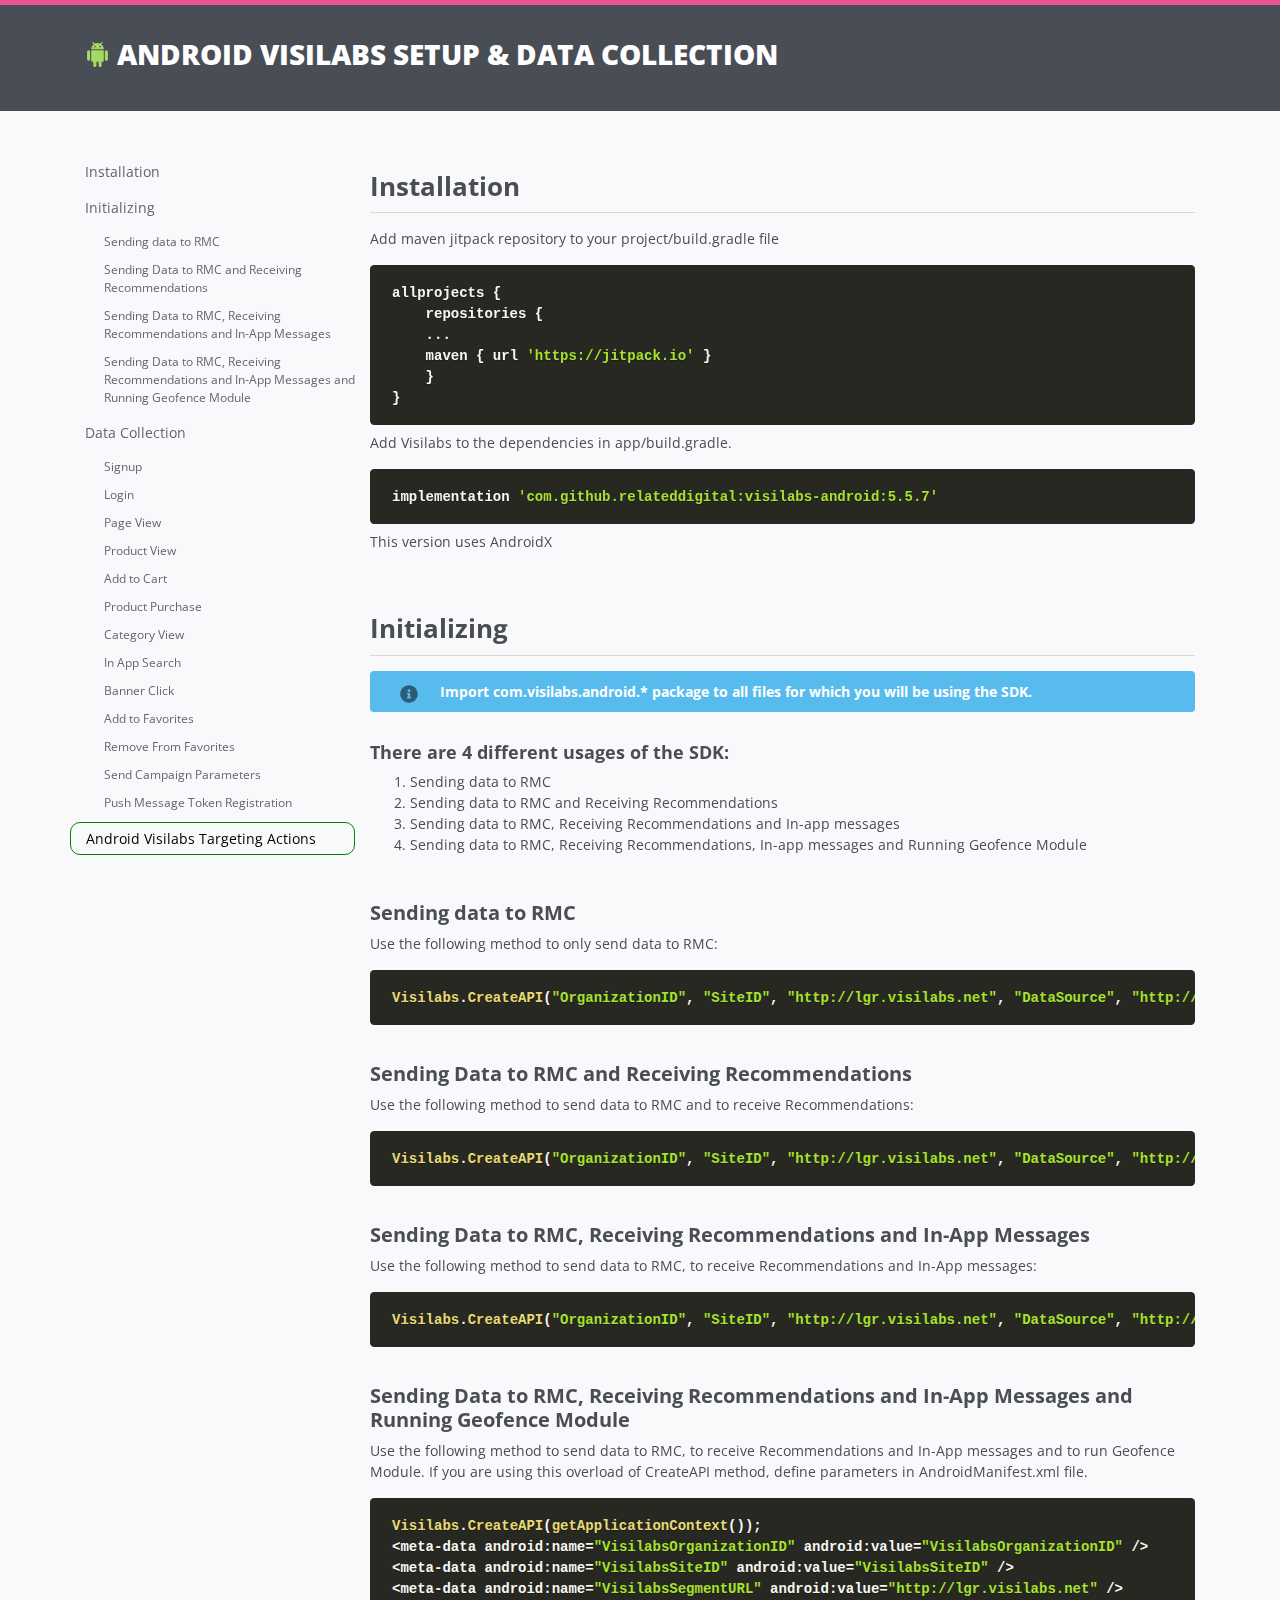
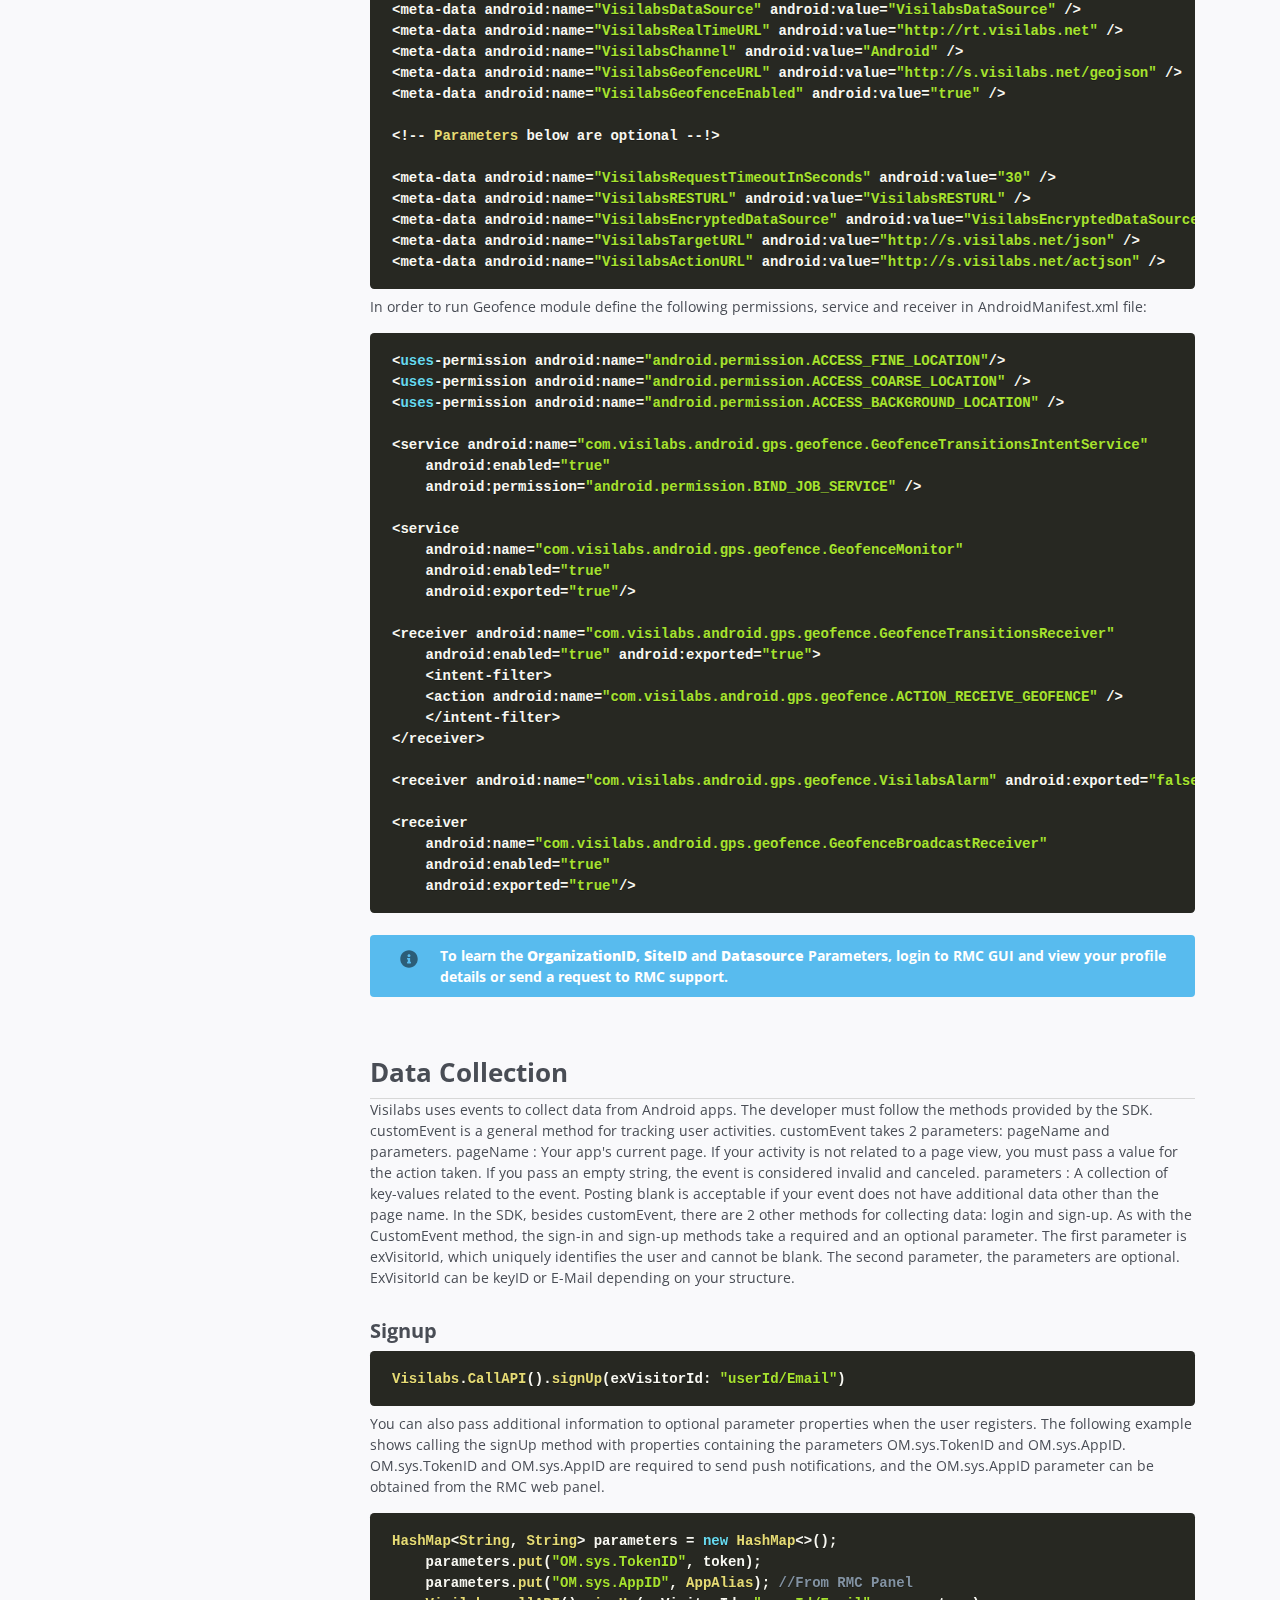
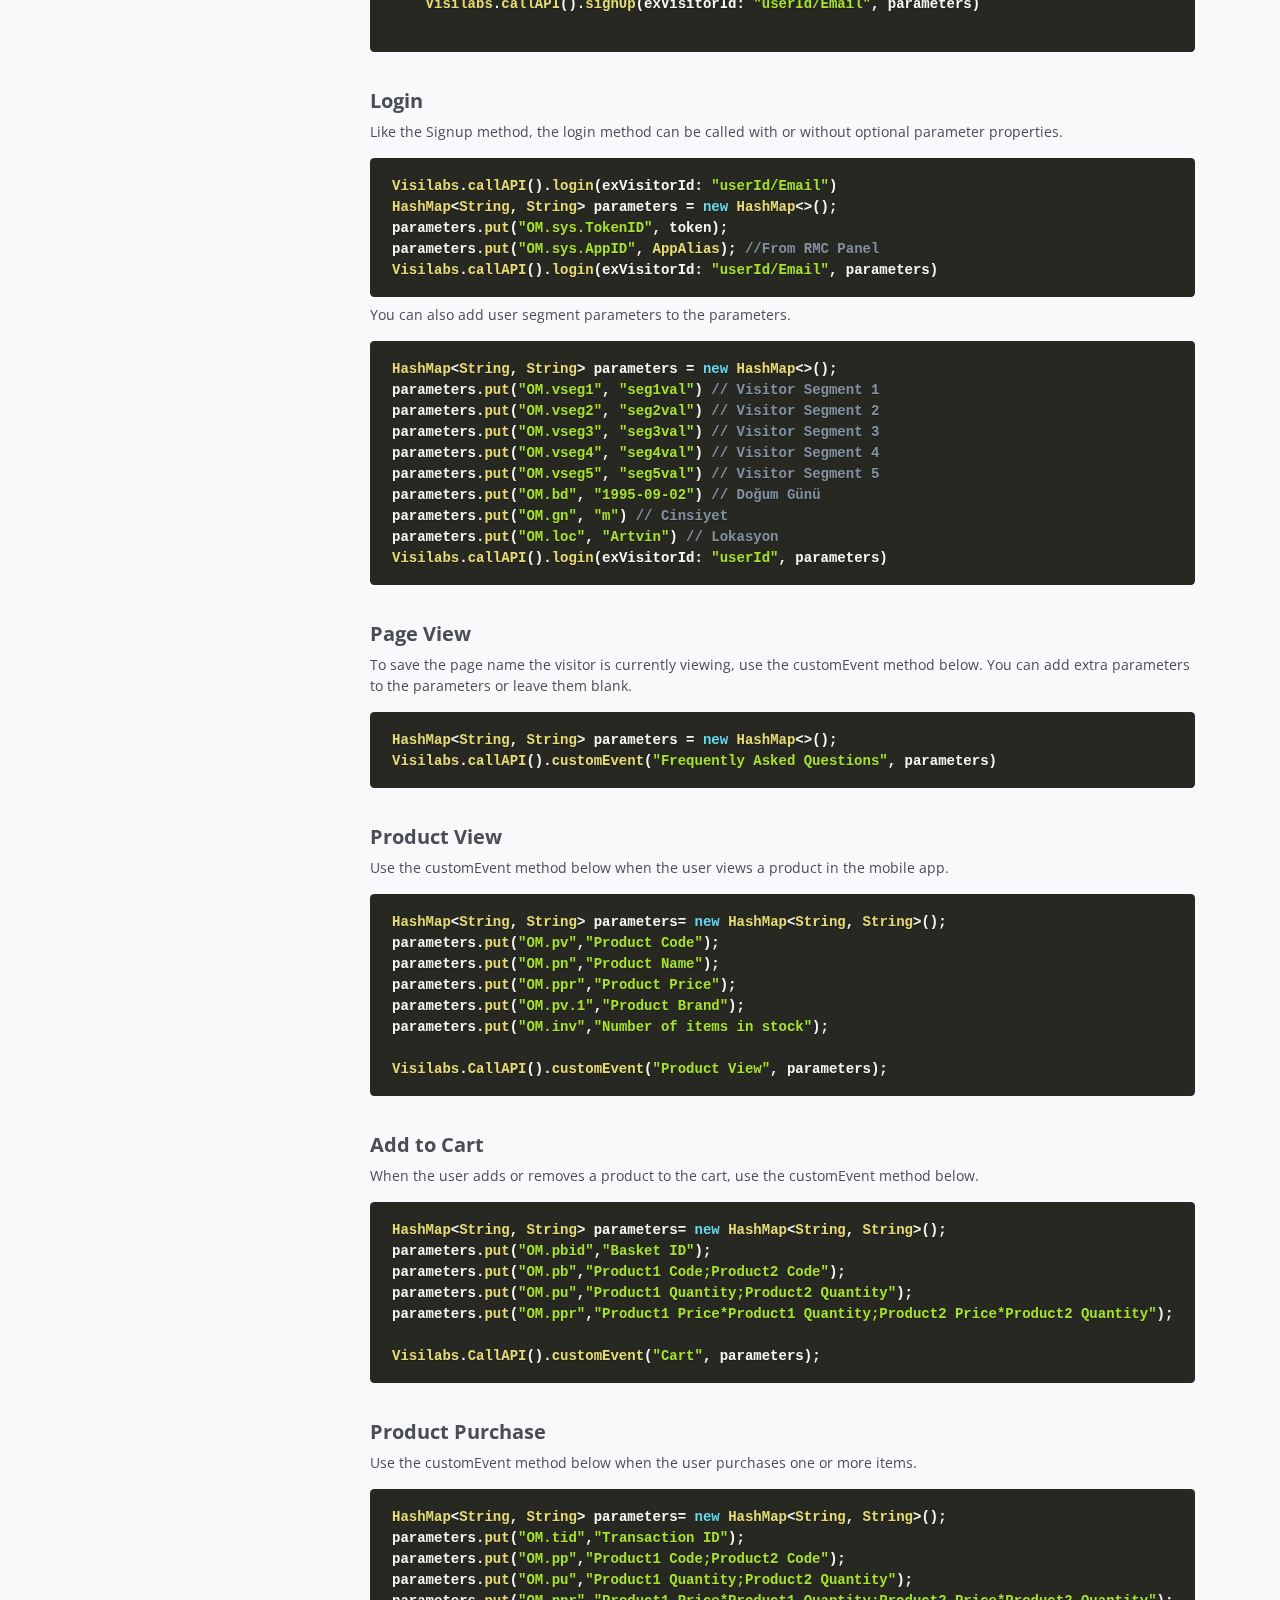
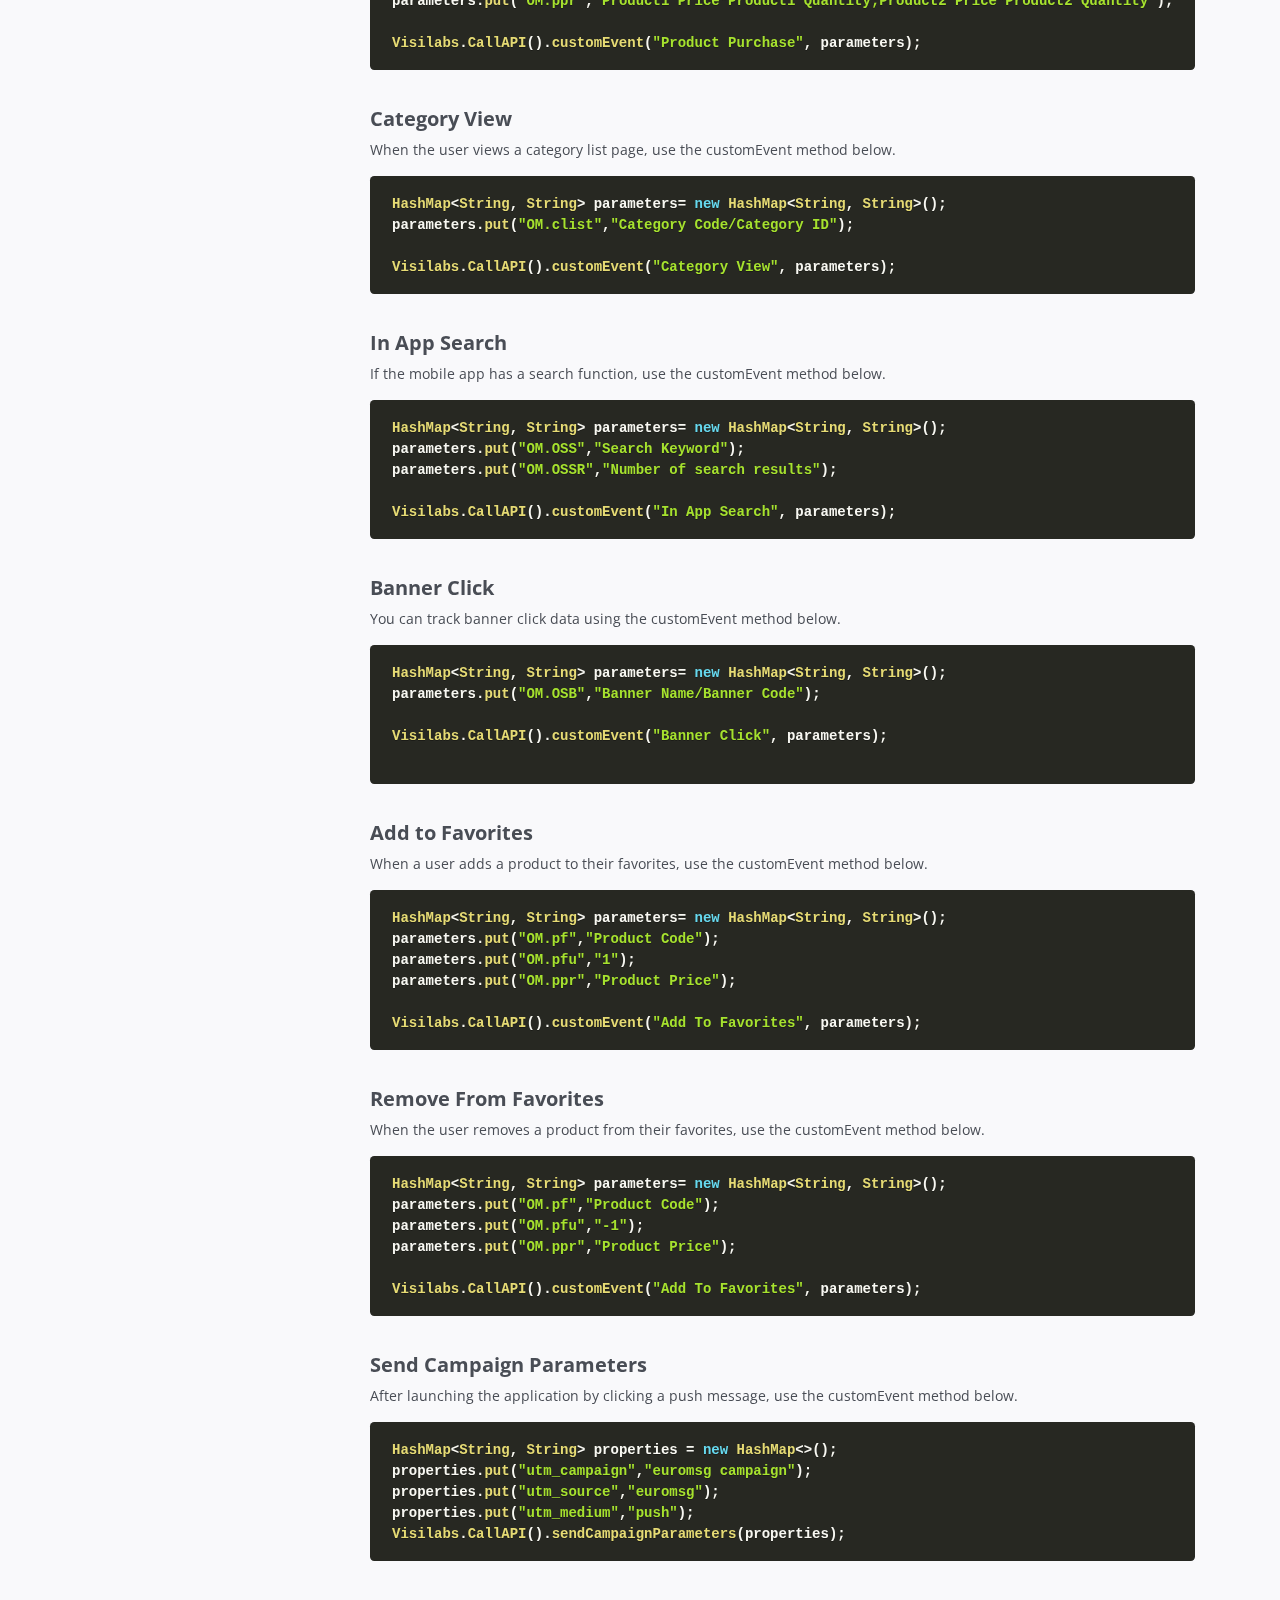
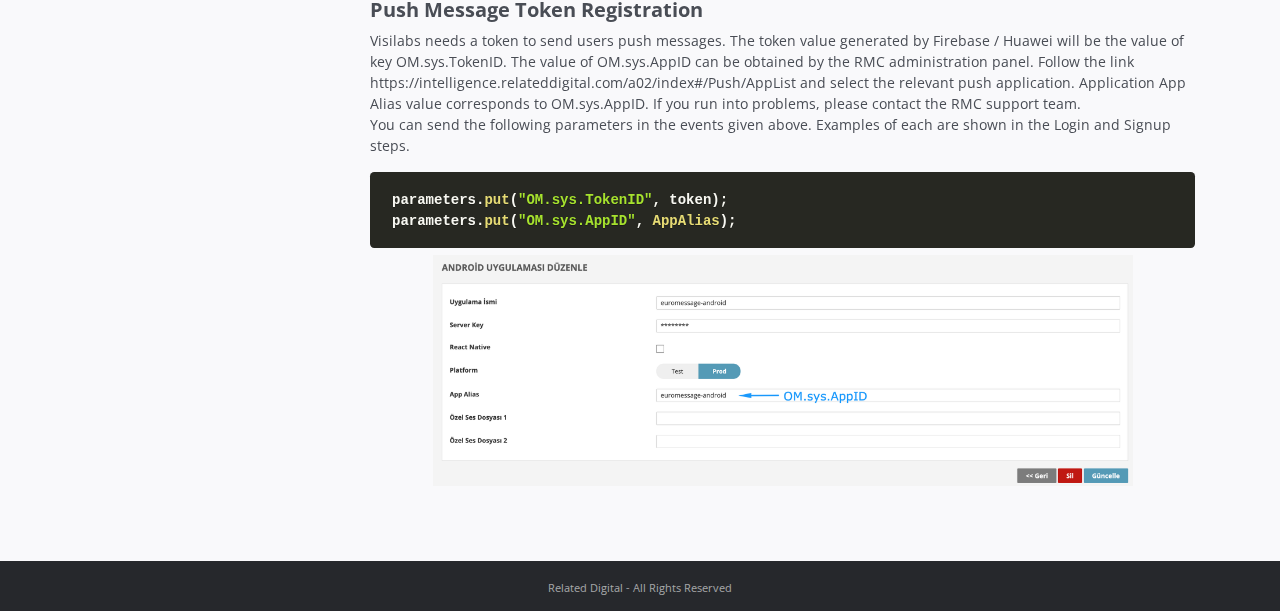
==== commit 89df3d2e: "change android color" ====
--- a/android-vl-setup.html
+++ b/android-vl-setup.html
@@ -23,7 +23,7 @@
     
 </head> 
 
-<body class="body-green">
+<body class="body-pink">
     <div class="page-wrapper">
         <!-- ******Header****** -->
         <header id="header" class="header">
